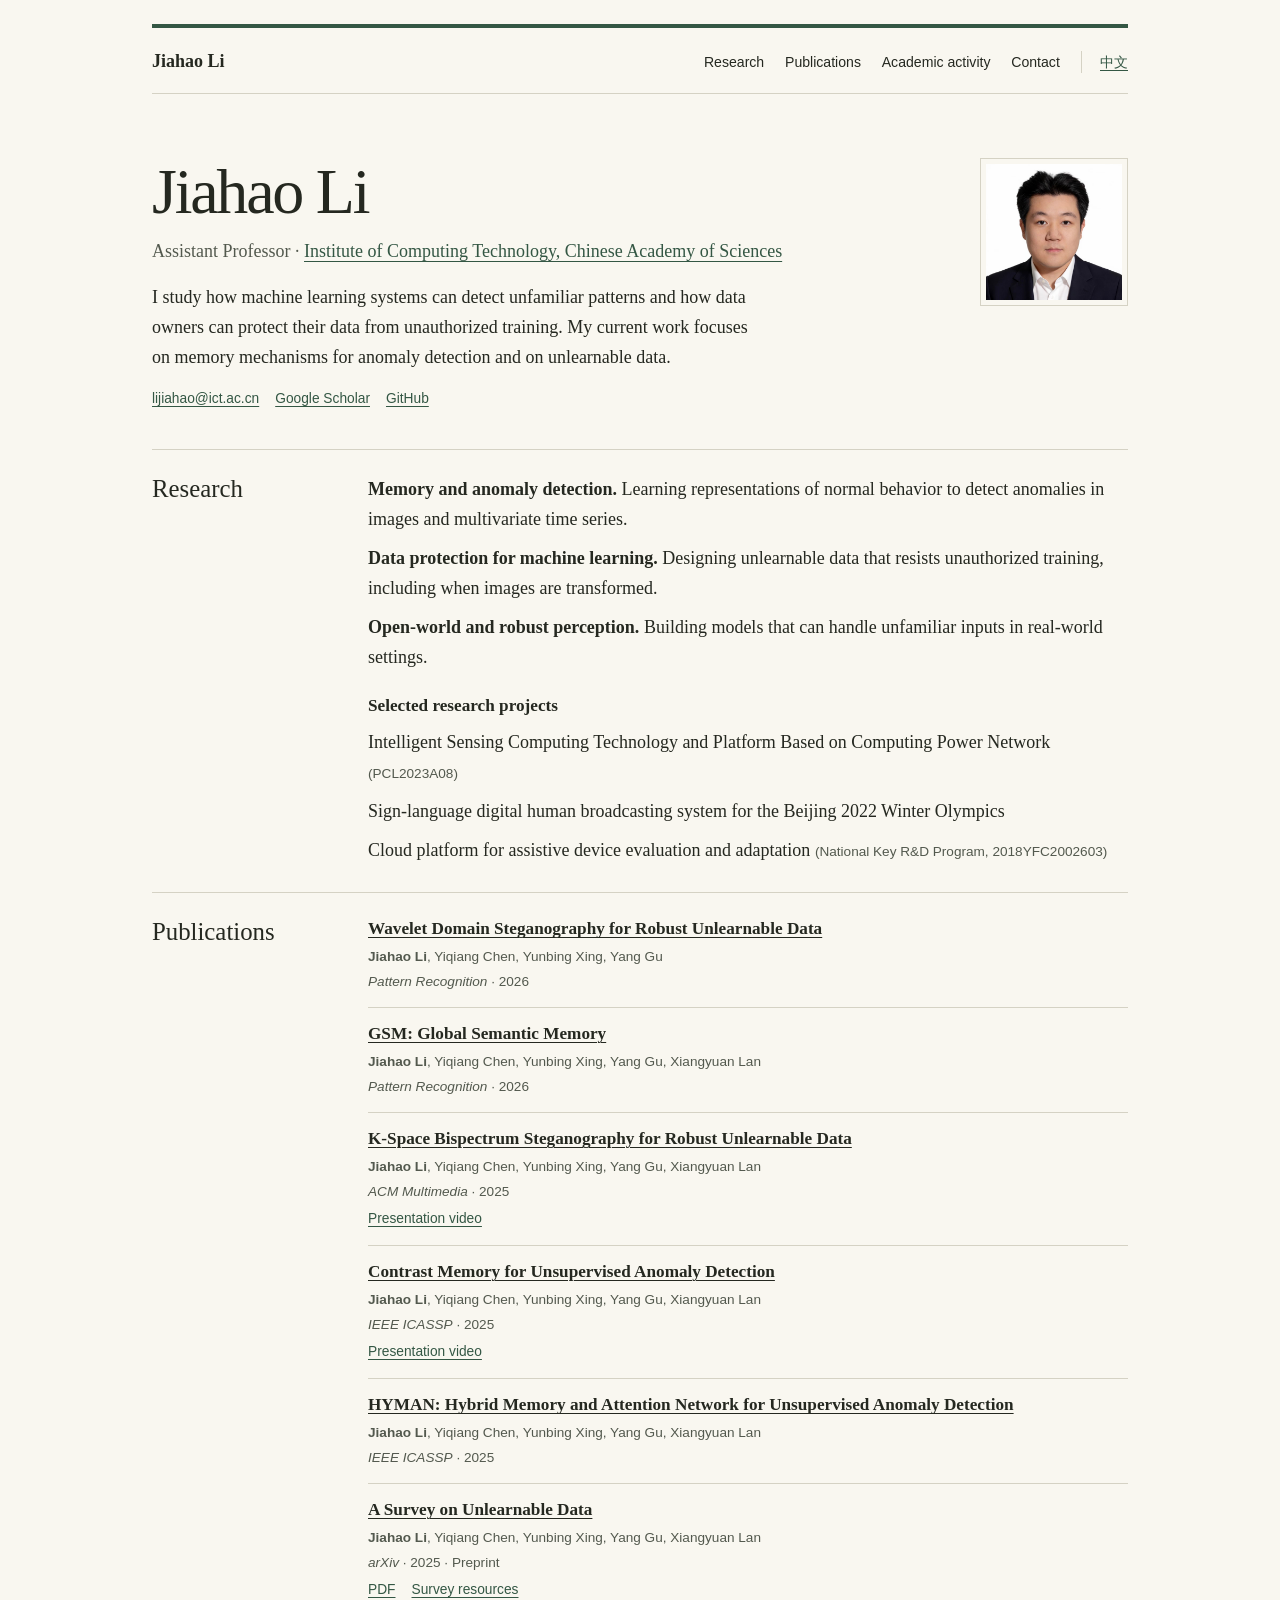
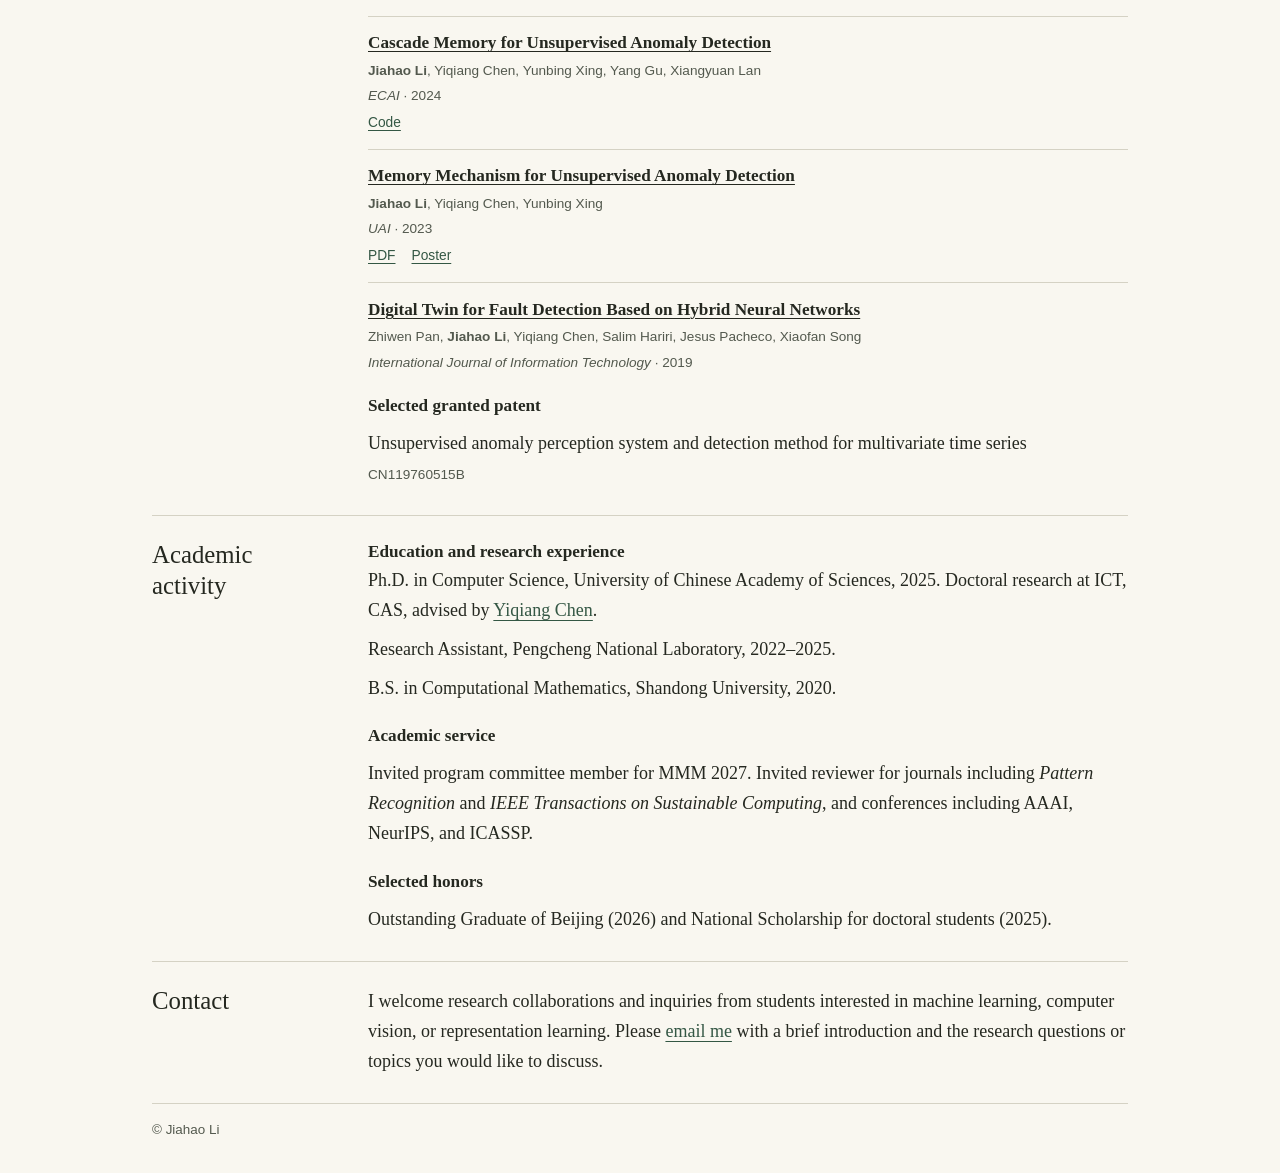
==== index.html @ e393d496 "Build bilingual academic homepage" ====
<!doctype html>
<html lang="en">
<head>
  <meta charset="utf-8">
  <meta name="viewport" content="width=device-width, initial-scale=1">
  <meta name="description" content="Jiahao Li, Assistant Professor at ICT, Chinese Academy of Sciences. Research in trustworthy AI, anomaly detection, and unlearnable data.">
  <title>Jiahao Li | Academic Homepage</title>
  <link rel="canonical" href="https://lijiahao-alex.github.io/academic-homepage/">
  <link rel="alternate" hreflang="zh-CN" href="https://lijiahao-alex.github.io/academic-homepage/zh.html">
  <link rel="alternate" hreflang="en" href="https://lijiahao-alex.github.io/academic-homepage/">
  <link rel="stylesheet" href="style.css">
</head>
<body>
  <a class="skip" href="#main">Skip to content</a>
  <header class="frame masthead">
    <a class="brand" href="#main">Jiahao Li</a>
    <nav aria-label="Main navigation">
      <a href="#research">Research</a>
      <a href="#publications">Publications</a>
      <a href="#academic">Academic activity</a>
      <a href="#contact">Contact</a>
      <a class="language" href="zh.html" lang="zh-CN" hreflang="zh-CN">中文</a>
    </nav>
  </header>
  <main class="frame" id="main" tabindex="-1">
    <section class="hero" aria-labelledby="name">
      <div>
        <h1 id="name">Jiahao Li</h1>
        <p class="appointment">Assistant Professor · <a href="https://english.ict.cas.cn/">Institute of Computing Technology, Chinese Academy of Sciences</a></p>
        <p class="intro">I study how machine learning systems can detect unfamiliar patterns and how data owners can protect their data from unauthorized training. My current work focuses on memory mechanisms for anomaly detection and on unlearnable data.</p>
        <p class="profile-links">
          <a href="mailto:lijiahao@ict.ac.cn">lijiahao@ict.ac.cn</a>
          <a href="https://scholar.google.com/citations?hl=en&amp;user=aNFn6jkAAAAJ" lang="en">Google Scholar</a>
          <a href="https://github.com/LiJiahao-Alex" lang="en">GitHub</a>
        </p>
      </div>
      <img src="portrait.jpg" alt="Portrait of Jiahao Li" width="1024" height="1024">
    </section>
    <section class="block" id="research" aria-labelledby="research-title">
      <h2 id="research-title">Research</h2>
      <div>
        <ul class="clean-list topics" role="list">
          <li><strong>Memory and anomaly detection.</strong> Learning representations of normal behavior to detect anomalies in images and multivariate time series.</li>
          <li><strong>Data protection for machine learning.</strong> Designing unlearnable data that resists unauthorized training, including when images are transformed.</li>
          <li><strong>Open-world and robust perception.</strong> Building models that can handle unfamiliar inputs in real-world settings.</li>
        </ul>
        <div class="subsection">
          <h3>Selected research projects</h3>
          <ul class="clean-list short-list" role="list">
          <li>Intelligent Sensing Computing Technology and Platform Based on Computing Power Network <span class="meta">(PCL2023A08)</span></li>
          <li>Sign-language digital human broadcasting system for the Beijing 2022 Winter Olympics</li>
          <li>Cloud platform for assistive device evaluation and adaptation <span class="meta">(National Key R&amp;D Program, 2018YFC2002603)</span></li>
        </ul>
        </div>
      </div>
    </section>
    <section class="block" id="publications" aria-labelledby="publications-title">
      <h2 id="publications-title">Publications</h2>
      <div>
        <ol class="clean-list paper-list" role="list">
          <li><article class="paper" id="wavelet-domain-steganography">
            <h3><a class="paper-title" href="https://doi.org/10.1016/j.patcog.2026.114422">Wavelet Domain Steganography for Robust Unlearnable Data</a></h3>
            <p class="meta"><strong>Jiahao Li</strong>, Yiqiang Chen, Yunbing Xing, Yang Gu</p>
            <p class="meta"><i lang="en">Pattern Recognition</i> · 2026</p>
          </article></li>
          <li><article class="paper" id="global-semantic-memory">
            <h3><a class="paper-title" href="https://doi.org/10.1016/j.patcog.2025.111950">GSM: Global Semantic Memory</a></h3>
            <p class="meta"><strong>Jiahao Li</strong>, Yiqiang Chen, Yunbing Xing, Yang Gu, Xiangyuan Lan</p>
            <p class="meta"><i lang="en">Pattern Recognition</i> · 2026</p>
          </article></li>
          <li><article class="paper" id="k-space-bispectrum-steganography">
            <h3><a class="paper-title" href="https://doi.org/10.1145/3746027.3755349">K-Space Bispectrum Steganography for Robust Unlearnable Data</a></h3>
            <p class="meta"><strong>Jiahao Li</strong>, Yiqiang Chen, Yunbing Xing, Yang Gu, Xiangyuan Lan</p>
            <p class="meta"><i lang="en">ACM Multimedia</i> · 2025</p>
            <p class="paper-links"><a href="https://www.bilibili.com/video/BV1HANgzfEhb/">Presentation video</a></p>
          </article></li>
          <li><article class="paper" id="contrast-memory">
            <h3><a class="paper-title" href="https://doi.org/10.1109/ICASSP49660.2025.10888471">Contrast Memory for Unsupervised Anomaly Detection</a></h3>
            <p class="meta"><strong>Jiahao Li</strong>, Yiqiang Chen, Yunbing Xing, Yang Gu, Xiangyuan Lan</p>
            <p class="meta"><i lang="en">IEEE ICASSP</i> · 2025</p>
            <p class="paper-links"><a href="https://www.bilibili.com/video/BV1VnNgz7Egf/">Presentation video</a></p>
          </article></li>
          <li><article class="paper" id="hyman">
            <h3><a class="paper-title" href="https://doi.org/10.1109/ICASSP49660.2025.10890028">HYMAN: Hybrid Memory and Attention Network for Unsupervised Anomaly Detection</a></h3>
            <p class="meta"><strong>Jiahao Li</strong>, Yiqiang Chen, Yunbing Xing, Yang Gu, Xiangyuan Lan</p>
            <p class="meta"><i lang="en">IEEE ICASSP</i> · 2025</p>
          </article></li>
          <li><article class="paper" id="survey-unlearnable-data">
            <h3><a class="paper-title" href="https://arxiv.org/abs/2503.23536">A Survey on Unlearnable Data</a></h3>
            <p class="meta"><strong>Jiahao Li</strong>, Yiqiang Chen, Yunbing Xing, Yang Gu, Xiangyuan Lan</p>
            <p class="meta"><i lang="en">arXiv</i> · 2025 · Preprint</p>
            <p class="paper-links"><a href="https://arxiv.org/pdf/2503.23536">PDF</a> <a href="https://github.com/LiJiahao-Alex/Awesome-UnLearnable-Data">Survey resources</a></p>
          </article></li>
          <li><article class="paper" id="cascade-memory">
            <h3><a class="paper-title" href="https://doi.org/10.3233/FAIA240822">Cascade Memory for Unsupervised Anomaly Detection</a></h3>
            <p class="meta"><strong>Jiahao Li</strong>, Yiqiang Chen, Yunbing Xing, Yang Gu, Xiangyuan Lan</p>
            <p class="meta"><i lang="en">ECAI</i> · 2024</p>
            <p class="paper-links"><a href="https://github.com/LiJiahao-Alex/Cascade-Memory">Code</a></p>
          </article></li>
          <li><article class="paper" id="memory-mechanism">
            <h3><a class="paper-title" href="https://proceedings.mlr.press/v216/li23a.html">Memory Mechanism for Unsupervised Anomaly Detection</a></h3>
            <p class="meta"><strong>Jiahao Li</strong>, Yiqiang Chen, Yunbing Xing</p>
            <p class="meta"><i lang="en">UAI</i> · 2023</p>
            <p class="paper-links"><a href="https://proceedings.mlr.press/v216/li23a/li23a.pdf">PDF</a> <a href="https://www.auai.org/uai2023/posters/80.pdf">Poster</a></p>
          </article></li>
          <li><article class="paper" id="digital-twin-fault-detection">
            <h3><a class="paper-title" href="https://intjit.org/journal/download/down.php?file=%2F25%2F2%2F252_4.pdf">Digital Twin for Fault Detection Based on Hybrid Neural Networks</a></h3>
            <p class="meta">Zhiwen Pan, <strong>Jiahao Li</strong>, Yiqiang Chen, Salim Hariri, Jesus Pacheco, Xiaofan Song</p>
            <p class="meta"><i lang="en">International Journal of Information Technology</i> · 2019</p>
          </article></li>
        </ol>
        <div class="subsection">
          <h3>Selected granted patent</h3>
          <p>Unsupervised anomaly perception system and detection method for multivariate time series <span class="meta">CN119760515B</span></p>
        </div>
      </div>
    </section>
    <section class="block" id="academic" aria-labelledby="academic-title">
      <h2 id="academic-title">Academic activity</h2>
      <div>
        <h3>Education and research experience</h3>
        <ul class="clean-list short-list" role="list">
          <li>Ph.D. in Computer Science, University of Chinese Academy of Sciences, 2025. Doctoral research at ICT, CAS, advised by <a href="https://www.ict.cas.cn/sourcedb/cn/jssrck/200909/t20090917_2496596.html">Yiqiang Chen</a>.</li>
          <li>Research Assistant, Pengcheng National Laboratory, 2022–2025.</li>
          <li>B.S. in Computational Mathematics, Shandong University, 2020.</li>
        </ul>
        <div class="subsection">
          <h3>Academic service</h3>
          <p>Invited program committee member for MMM 2027. Invited reviewer for journals including <i>Pattern Recognition</i> and <i>IEEE Transactions on Sustainable Computing</i>, and conferences including AAAI, NeurIPS, and ICASSP.</p>
        </div>
        <div class="subsection">
          <h3>Selected honors</h3>
          <p>Outstanding Graduate of Beijing (2026) and National Scholarship for doctoral students (2025).</p>
        </div>
      </div>
    </section>
    <section class="block" id="contact" aria-labelledby="contact-title">
      <h2 id="contact-title">Contact</h2>
      <p>I welcome research collaborations and inquiries from students interested in machine learning, computer vision, or representation learning. Please <a href="mailto:lijiahao@ict.ac.cn">email me</a> with a brief introduction and the research questions or topics you would like to discuss.</p>
    </section>
  </main>
  <footer class="frame">© Jiahao Li</footer>
</body>
</html>
---- style.css ----
:root {
  color-scheme: light;
  --paper: #f9f7f0;
  --ink: #252820;
  --muted: #53594e;
  --line: #d5d2c4;
  --accent: #345744;
  --serif: Georgia, "Times New Roman", "Noto Serif CJK SC", "Songti SC", SimSun, serif;
  --sans: "Segoe UI", "PingFang SC", "Microsoft YaHei", sans-serif;
}

* { box-sizing: border-box; }
body {
  margin: 0;
  background: var(--paper);
  color: var(--ink);
  font: 1.125rem/1.67 var(--serif);
  overflow-wrap: anywhere;
}

:lang(zh-CN) {
  --serif: "Noto Serif CJK SC", "Songti SC", SimSun, Georgia, serif;
}

a {
  color: var(--accent);
  text-decoration-thickness: 1px;
  text-underline-offset: .2em;
}
:focus-visible { outline: 2px solid var(--accent); outline-offset: 4px; }
.skip {
  position: absolute;
  inset: .5rem auto auto .5rem;
  padding: .35rem .7rem;
  background: var(--paper);
}
.skip:not(:focus) { clip-path: inset(50%); }

.frame { width: min(100% - 3rem, 61rem); margin-inline: auto; }
.masthead {
  display: flex;
  align-items: baseline;
  justify-content: space-between;
  gap: 1rem 2rem;
  padding-block: 1.1rem;
  border-block-start: 4px solid var(--accent);
  border-block-end: 1px solid var(--line);
  margin-block-start: 1.5rem;
}
.brand { color: var(--ink); font-weight: 700; text-decoration: none; }
nav {
  display: flex;
  flex-wrap: wrap;
  column-gap: 1.3rem;
  row-gap: .4rem;
  font: .88rem/1.6 var(--sans);
}
nav a { color: var(--ink); text-decoration: none; }
nav .language {
  border-inline-start: 1px solid var(--line);
  padding-inline-start: 1.15rem;
  color: var(--accent);
  text-decoration: underline;
}
.hero {
  display: grid;
  grid-template-columns: minmax(0, 1fr) 9.25rem;
  align-items: start;
  gap: clamp(2rem, 6vw, 4.5rem);
  padding-block: clamp(2rem, 6vw, 4rem) 2.4rem;
}
.hero img {
  display: block;
  width: 100%;
  height: auto;
  border: 1px solid var(--line);
  padding: .3rem;
}
h1, h2, h3, p { margin: 0; }
h1 {
  font-size: clamp(2.45rem, 6vw, 4rem);
  letter-spacing: -.035em;
  line-height: 1.05;
  font-weight: 500;
}
:lang(zh-CN) h1 { letter-spacing: .03em; }
.appointment { margin-block-start: .65rem; color: var(--muted); }
.intro { margin-block-start: 1rem; max-width: 38rem; }
.profile-links, .paper-links {
  display: flex;
  flex-wrap: wrap;
  gap: .15rem 1rem;
  font: .86rem/1.65 var(--sans);
}
.profile-links { margin-block-start: 1rem; }
.block {
  display: grid;
  grid-template-columns: 11rem minmax(0, 1fr);
  gap: .9rem 2.5rem;
  padding-block: 1.5rem 1.7rem;
  border-block-start: 1px solid var(--line);
}
h2 { font-size: 1.55rem; font-weight: 500; line-height: 1.25; }
h3 { font-size: 1.075rem; line-height: 1.45; }
.clean-list { list-style: none; padding: 0; margin: 0; }
.topics li + li, .short-list li + li { margin-block-start: .55rem; }
.paper-list li + li { border-block-start: 1px solid var(--line); }
.paper { padding-block: .9rem; }
.paper-list li:first-child .paper { padding-block-start: 0; }
.paper-list li:last-child .paper { padding-block-end: 0; }
.paper-title { color: var(--ink); }
.meta { color: var(--muted); font: .85rem/1.55 var(--sans); }
.paper .meta { margin-block-start: .25rem; }
.paper-links { margin-block-start: .35rem; }
.subsection { margin-block-start: 1.35rem; }
.subsection h3 { margin-block-end: .55rem; }
footer {
  padding-block: 1rem 2rem;
  border-block-start: 1px solid var(--line);
  color: var(--muted);
  font: .84rem/1.55 var(--sans);
}

@media (max-width: 48rem) {
  .masthead { flex-wrap: wrap; }
  .block { grid-template-columns: 1fr; }
}
@media (max-width: 32rem) {
  .frame { width: calc(100% - 2rem); }
  .masthead { margin-block-start: .75rem; }
  .hero { grid-template-columns: 1fr; gap: 1.3rem; }
  .hero img { width: 7rem; }
  nav { column-gap: .8rem; }
  nav .language { padding-inline-start: .75rem; }
}
@media print {
  .masthead, .skip, footer { display: none; }
  body { background: white; }
  .frame { width: 100%; }
  .hero { padding-block-start: 0; }
  .paper, .topics li, .short-list li { break-inside: avoid; }
}
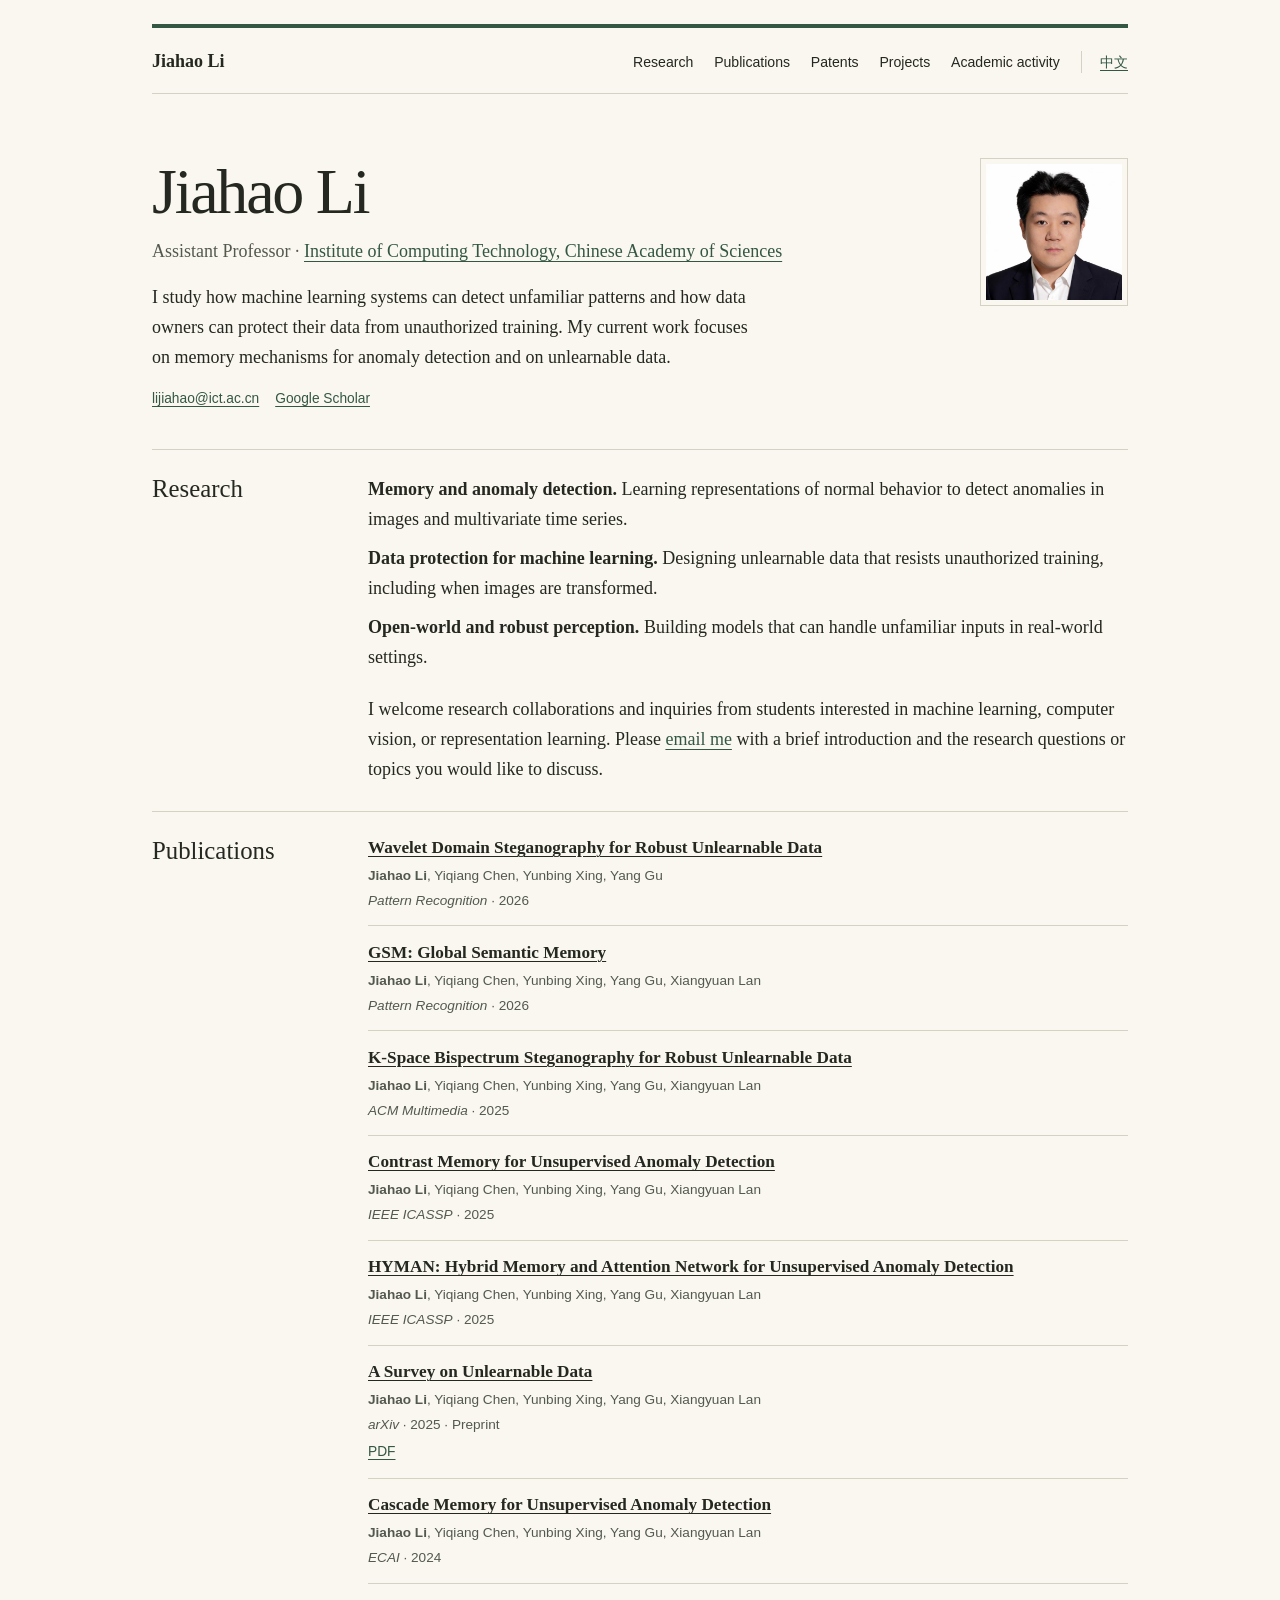
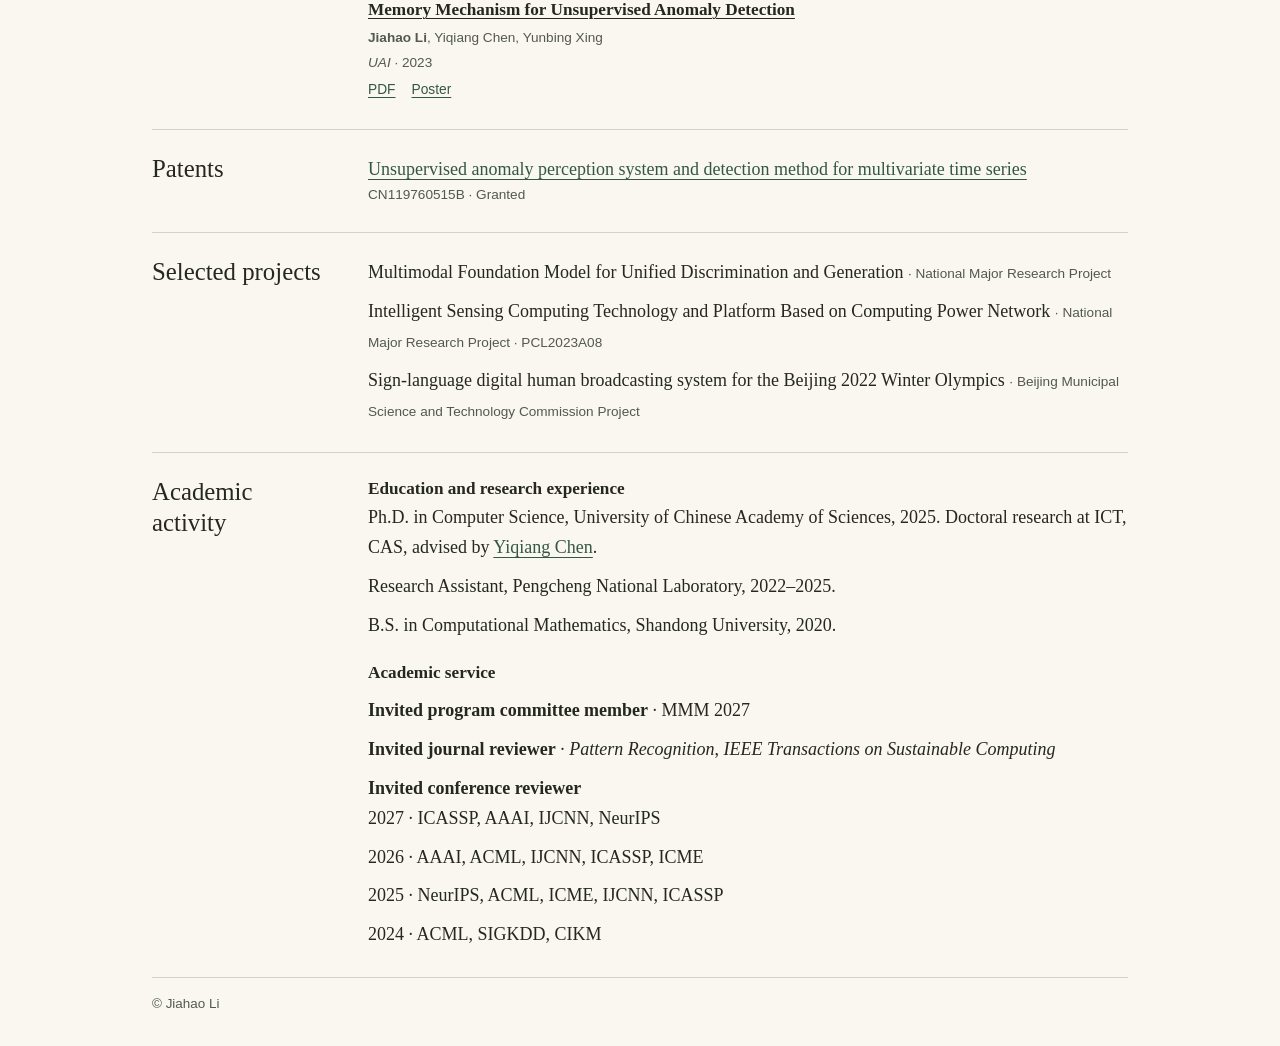
==== commit 1606de1f: "Refine academic homepage sections and service records" ====
--- a/index.html
+++ b/index.html
@@ -17,8 +17,9 @@
     <nav aria-label="Main navigation">
       <a href="#research">Research</a>
       <a href="#publications">Publications</a>
+      <a href="#patents">Patents</a>
+      <a href="#projects">Projects</a>
       <a href="#academic">Academic activity</a>
-      <a href="#contact">Contact</a>
       <a class="language" href="zh.html" lang="zh-CN" hreflang="zh-CN">中文</a>
     </nav>
   </header>
@@ -31,7 +32,6 @@
         <p class="profile-links">
           <a href="mailto:lijiahao@ict.ac.cn">lijiahao@ict.ac.cn</a>
           <a href="https://scholar.google.com/citations?hl=en&amp;user=aNFn6jkAAAAJ" lang="en">Google Scholar</a>
-          <a href="https://github.com/LiJiahao-Alex" lang="en">GitHub</a>
         </p>
       </div>
       <img src="portrait.jpg" alt="Portrait of Jiahao Li" width="1024" height="1024">
@@ -44,14 +44,7 @@
           <li><strong>Data protection for machine learning.</strong> Designing unlearnable data that resists unauthorized training, including when images are transformed.</li>
           <li><strong>Open-world and robust perception.</strong> Building models that can handle unfamiliar inputs in real-world settings.</li>
         </ul>
-        <div class="subsection">
-          <h3>Selected research projects</h3>
-          <ul class="clean-list short-list" role="list">
-          <li>Intelligent Sensing Computing Technology and Platform Based on Computing Power Network <span class="meta">(PCL2023A08)</span></li>
-          <li>Sign-language digital human broadcasting system for the Beijing 2022 Winter Olympics</li>
-          <li>Cloud platform for assistive device evaluation and adaptation <span class="meta">(National Key R&amp;D Program, 2018YFC2002603)</span></li>
-        </ul>
-        </div>
+        <p class="subsection" id="contact">I welcome research collaborations and inquiries from students interested in machine learning, computer vision, or representation learning. Please <a href="mailto:lijiahao@ict.ac.cn">email me</a> with a brief introduction and the research questions or topics you would like to discuss.</p>
       </div>
     </section>
     <section class="block" id="publications" aria-labelledby="publications-title">
@@ -72,13 +65,11 @@
             <h3><a class="paper-title" href="https://doi.org/10.1145/3746027.3755349">K-Space Bispectrum Steganography for Robust Unlearnable Data</a></h3>
             <p class="meta"><strong>Jiahao Li</strong>, Yiqiang Chen, Yunbing Xing, Yang Gu, Xiangyuan Lan</p>
             <p class="meta"><i lang="en">ACM Multimedia</i> · 2025</p>
-            <p class="paper-links"><a href="https://www.bilibili.com/video/BV1HANgzfEhb/">Presentation video</a></p>
           </article></li>
           <li><article class="paper" id="contrast-memory">
             <h3><a class="paper-title" href="https://doi.org/10.1109/ICASSP49660.2025.10888471">Contrast Memory for Unsupervised Anomaly Detection</a></h3>
             <p class="meta"><strong>Jiahao Li</strong>, Yiqiang Chen, Yunbing Xing, Yang Gu, Xiangyuan Lan</p>
             <p class="meta"><i lang="en">IEEE ICASSP</i> · 2025</p>
-            <p class="paper-links"><a href="https://www.bilibili.com/video/BV1VnNgz7Egf/">Presentation video</a></p>
           </article></li>
           <li><article class="paper" id="hyman">
             <h3><a class="paper-title" href="https://doi.org/10.1109/ICASSP49660.2025.10890028">HYMAN: Hybrid Memory and Attention Network for Unsupervised Anomaly Detection</a></h3>
@@ -89,13 +80,12 @@
             <h3><a class="paper-title" href="https://arxiv.org/abs/2503.23536">A Survey on Unlearnable Data</a></h3>
             <p class="meta"><strong>Jiahao Li</strong>, Yiqiang Chen, Yunbing Xing, Yang Gu, Xiangyuan Lan</p>
             <p class="meta"><i lang="en">arXiv</i> · 2025 · Preprint</p>
-            <p class="paper-links"><a href="https://arxiv.org/pdf/2503.23536">PDF</a> <a href="https://github.com/LiJiahao-Alex/Awesome-UnLearnable-Data">Survey resources</a></p>
+            <p class="paper-links"><a href="https://arxiv.org/pdf/2503.23536">PDF</a></p>
           </article></li>
           <li><article class="paper" id="cascade-memory">
             <h3><a class="paper-title" href="https://doi.org/10.3233/FAIA240822">Cascade Memory for Unsupervised Anomaly Detection</a></h3>
             <p class="meta"><strong>Jiahao Li</strong>, Yiqiang Chen, Yunbing Xing, Yang Gu, Xiangyuan Lan</p>
             <p class="meta"><i lang="en">ECAI</i> · 2024</p>
-            <p class="paper-links"><a href="https://github.com/LiJiahao-Alex/Cascade-Memory">Code</a></p>
           </article></li>
           <li><article class="paper" id="memory-mechanism">
             <h3><a class="paper-title" href="https://proceedings.mlr.press/v216/li23a.html">Memory Mechanism for Unsupervised Anomaly Detection</a></h3>
@@ -103,17 +93,23 @@
             <p class="meta"><i lang="en">UAI</i> · 2023</p>
             <p class="paper-links"><a href="https://proceedings.mlr.press/v216/li23a/li23a.pdf">PDF</a> <a href="https://www.auai.org/uai2023/posters/80.pdf">Poster</a></p>
           </article></li>
-          <li><article class="paper" id="digital-twin-fault-detection">
-            <h3><a class="paper-title" href="https://intjit.org/journal/download/down.php?file=%2F25%2F2%2F252_4.pdf">Digital Twin for Fault Detection Based on Hybrid Neural Networks</a></h3>
-            <p class="meta">Zhiwen Pan, <strong>Jiahao Li</strong>, Yiqiang Chen, Salim Hariri, Jesus Pacheco, Xiaofan Song</p>
-            <p class="meta"><i lang="en">International Journal of Information Technology</i> · 2019</p>
-          </article></li>
         </ol>
-        <div class="subsection">
-          <h3>Selected granted patent</h3>
-          <p>Unsupervised anomaly perception system and detection method for multivariate time series <span class="meta">CN119760515B</span></p>
-        </div>
       </div>
+    </section>
+    <section class="block" id="patents" aria-labelledby="patents-title">
+      <h2 id="patents-title">Patents</h2>
+      <div>
+        <p><a href="https://patents.google.com/patent/CN119760515B/en">Unsupervised anomaly perception system and detection method for multivariate time series</a></p>
+        <p class="meta">CN119760515B · Granted</p>
+      </div>
+    </section>
+    <section class="block" id="projects" aria-labelledby="projects-title">
+      <h2 id="projects-title">Selected projects</h2>
+      <ul class="clean-list short-list" role="list">
+        <li>Multimodal Foundation Model for Unified Discrimination and Generation <span class="meta">· National Major Research Project</span></li>
+        <li>Intelligent Sensing Computing Technology and Platform Based on Computing Power Network <span class="meta">· National Major Research Project · PCL2023A08</span></li>
+        <li>Sign-language digital human broadcasting system for the Beijing 2022 Winter Olympics <span class="meta">· Beijing Municipal Science and Technology Commission Project</span></li>
+      </ul>
     </section>
     <section class="block" id="academic" aria-labelledby="academic-title">
       <h2 id="academic-title">Academic activity</h2>
@@ -126,17 +122,20 @@
         </ul>
         <div class="subsection">
           <h3>Academic service</h3>
-          <p>Invited program committee member for MMM 2027. Invited reviewer for journals including <i>Pattern Recognition</i> and <i>IEEE Transactions on Sustainable Computing</i>, and conferences including AAAI, NeurIPS, and ICASSP.</p>
-        </div>
-        <div class="subsection">
-          <h3>Selected honors</h3>
-          <p>Outstanding Graduate of Beijing (2026) and National Scholarship for doctoral students (2025).</p>
+          <ul class="clean-list short-list" role="list">
+            <li><strong>Invited program committee member</strong> · MMM 2027</li>
+            <li><strong>Invited journal reviewer</strong> · <i lang="en">Pattern Recognition</i>, <i lang="en">IEEE Transactions on Sustainable Computing</i></li>
+            <li><strong>Invited conference reviewer</strong>
+              <ul class="clean-list" role="list">
+                <li><time datetime="2027">2027</time> · ICASSP, AAAI, IJCNN, NeurIPS</li>
+                <li><time datetime="2026">2026</time> · AAAI, ACML, IJCNN, ICASSP, ICME</li>
+                <li><time datetime="2025">2025</time> · NeurIPS, ACML, ICME, IJCNN, ICASSP</li>
+                <li><time datetime="2024">2024</time> · ACML, SIGKDD, CIKM</li>
+              </ul>
+            </li>
+          </ul>
         </div>
       </div>
-    </section>
-    <section class="block" id="contact" aria-labelledby="contact-title">
-      <h2 id="contact-title">Contact</h2>
-      <p>I welcome research collaborations and inquiries from students interested in machine learning, computer vision, or representation learning. Please <a href="mailto:lijiahao@ict.ac.cn">email me</a> with a brief introduction and the research questions or topics you would like to discuss.</p>
     </section>
   </main>
   <footer class="frame">© Jiahao Li</footer>
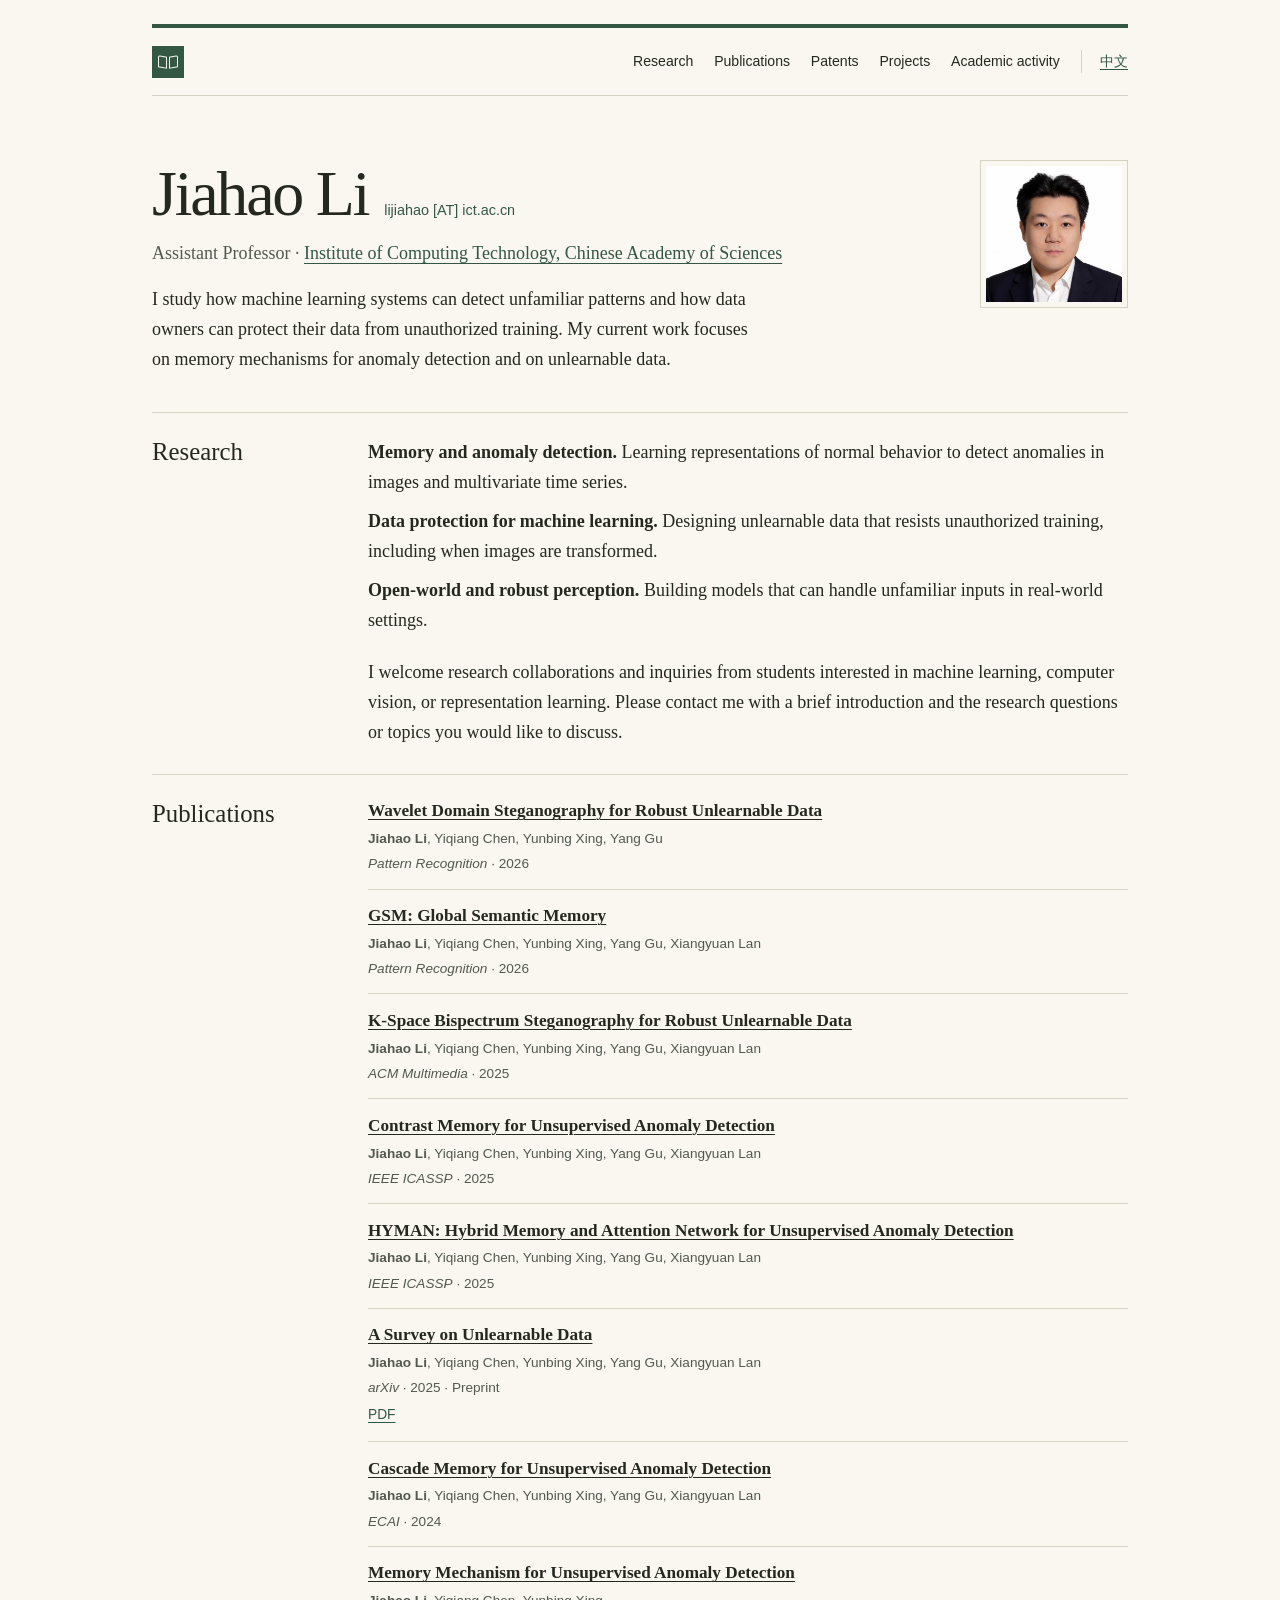
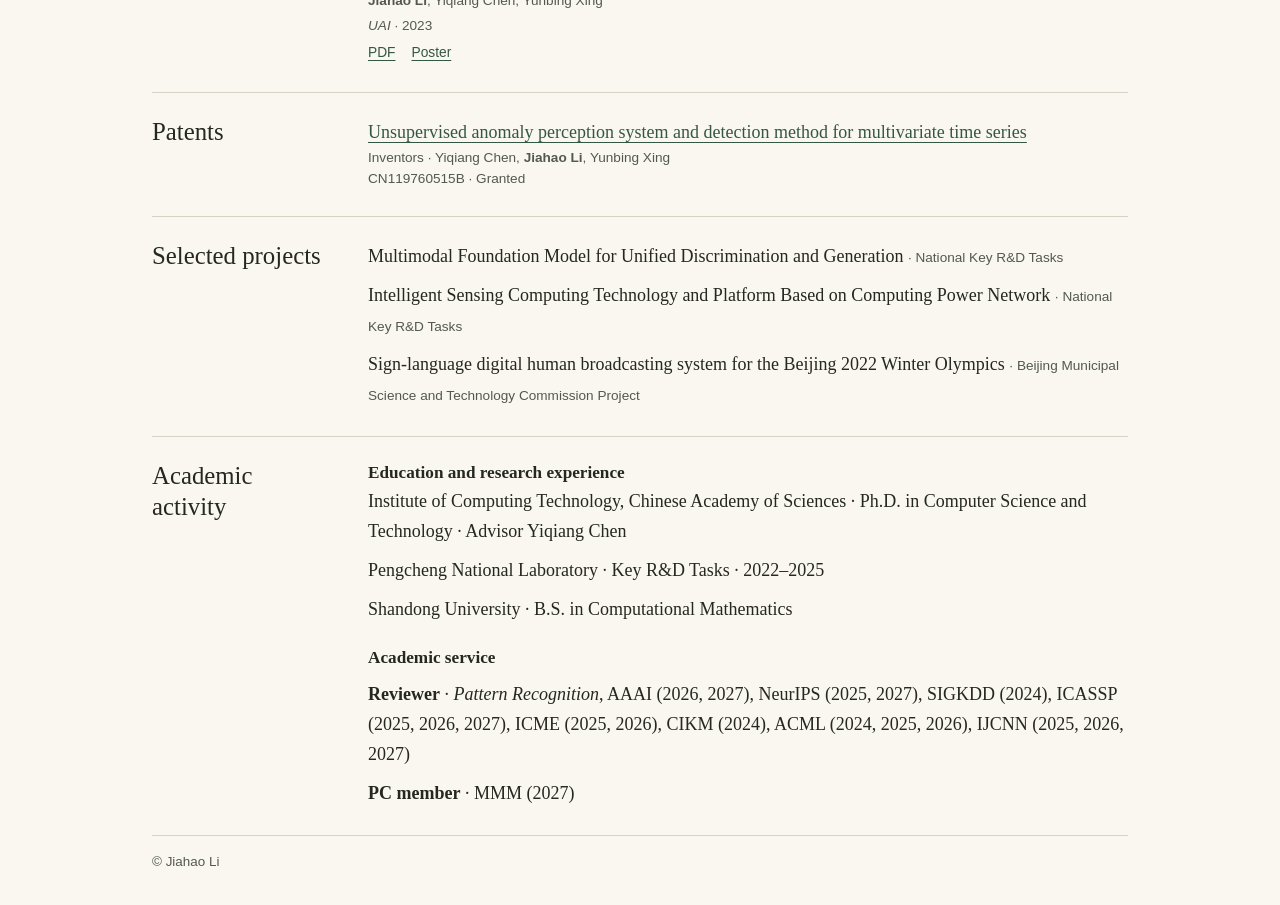
==== commit 8f136fc1: "Update homepage contact, biography, and academic service" ====
--- a/index.html
+++ b/index.html
@@ -13,7 +13,7 @@
 <body>
   <a class="skip" href="#main">Skip to content</a>
   <header class="frame masthead">
-    <a class="brand" href="#main">Jiahao Li</a>
+    <a class="brand" href="#main" aria-label="Academic homepage"><span class="brand-mark" aria-hidden="true"></span></a>
     <nav aria-label="Main navigation">
       <a href="#research">Research</a>
       <a href="#publications">Publications</a>
@@ -26,13 +26,12 @@
   <main class="frame" id="main" tabindex="-1">
     <section class="hero" aria-labelledby="name">
       <div>
-        <h1 id="name">Jiahao Li</h1>
+        <div class="name-line">
+          <h1 id="name">Jiahao Li</h1>
+          <p class="email" lang="en">lijiahao [AT] ict.ac.cn</p>
+        </div>
         <p class="appointment">Assistant Professor · <a href="https://english.ict.cas.cn/">Institute of Computing Technology, Chinese Academy of Sciences</a></p>
         <p class="intro">I study how machine learning systems can detect unfamiliar patterns and how data owners can protect their data from unauthorized training. My current work focuses on memory mechanisms for anomaly detection and on unlearnable data.</p>
-        <p class="profile-links">
-          <a href="mailto:lijiahao@ict.ac.cn">lijiahao@ict.ac.cn</a>
-          <a href="https://scholar.google.com/citations?hl=en&amp;user=aNFn6jkAAAAJ" lang="en">Google Scholar</a>
-        </p>
       </div>
       <img src="portrait.jpg" alt="Portrait of Jiahao Li" width="1024" height="1024">
     </section>
@@ -44,7 +43,7 @@
           <li><strong>Data protection for machine learning.</strong> Designing unlearnable data that resists unauthorized training, including when images are transformed.</li>
           <li><strong>Open-world and robust perception.</strong> Building models that can handle unfamiliar inputs in real-world settings.</li>
         </ul>
-        <p class="subsection" id="contact">I welcome research collaborations and inquiries from students interested in machine learning, computer vision, or representation learning. Please <a href="mailto:lijiahao@ict.ac.cn">email me</a> with a brief introduction and the research questions or topics you would like to discuss.</p>
+        <p class="subsection" id="contact">I welcome research collaborations and inquiries from students interested in machine learning, computer vision, or representation learning. Please contact me with a brief introduction and the research questions or topics you would like to discuss.</p>
       </div>
     </section>
     <section class="block" id="publications" aria-labelledby="publications-title">
@@ -100,14 +99,15 @@
       <h2 id="patents-title">Patents</h2>
       <div>
         <p><a href="https://patents.google.com/patent/CN119760515B/en">Unsupervised anomaly perception system and detection method for multivariate time series</a></p>
+        <p class="meta">Inventors · Yiqiang Chen, <strong>Jiahao Li</strong>, Yunbing Xing</p>
         <p class="meta">CN119760515B · Granted</p>
       </div>
     </section>
     <section class="block" id="projects" aria-labelledby="projects-title">
       <h2 id="projects-title">Selected projects</h2>
       <ul class="clean-list short-list" role="list">
-        <li>Multimodal Foundation Model for Unified Discrimination and Generation <span class="meta">· National Major Research Project</span></li>
-        <li>Intelligent Sensing Computing Technology and Platform Based on Computing Power Network <span class="meta">· National Major Research Project · PCL2023A08</span></li>
+        <li>Multimodal Foundation Model for Unified Discrimination and Generation <span class="meta">· National Key R&amp;D Tasks</span></li>
+        <li>Intelligent Sensing Computing Technology and Platform Based on Computing Power Network <span class="meta">· National Key R&amp;D Tasks</span></li>
         <li>Sign-language digital human broadcasting system for the Beijing 2022 Winter Olympics <span class="meta">· Beijing Municipal Science and Technology Commission Project</span></li>
       </ul>
     </section>
@@ -116,23 +116,15 @@
       <div>
         <h3>Education and research experience</h3>
         <ul class="clean-list short-list" role="list">
-          <li>Ph.D. in Computer Science, University of Chinese Academy of Sciences, 2025. Doctoral research at ICT, CAS, advised by <a href="https://www.ict.cas.cn/sourcedb/cn/jssrck/200909/t20090917_2496596.html">Yiqiang Chen</a>.</li>
-          <li>Research Assistant, Pengcheng National Laboratory, 2022–2025.</li>
-          <li>B.S. in Computational Mathematics, Shandong University, 2020.</li>
+          <li>Institute of Computing Technology, Chinese Academy of Sciences · Ph.D. in Computer Science and Technology · Advisor Yiqiang Chen</li>
+          <li>Pengcheng National Laboratory · Key R&amp;D Tasks · 2022–2025</li>
+          <li>Shandong University · B.S. in Computational Mathematics</li>
         </ul>
         <div class="subsection">
           <h3>Academic service</h3>
           <ul class="clean-list short-list" role="list">
-            <li><strong>Invited program committee member</strong> · MMM 2027</li>
-            <li><strong>Invited journal reviewer</strong> · <i lang="en">Pattern Recognition</i>, <i lang="en">IEEE Transactions on Sustainable Computing</i></li>
-            <li><strong>Invited conference reviewer</strong>
-              <ul class="clean-list" role="list">
-                <li><time datetime="2027">2027</time> · ICASSP, AAAI, IJCNN, NeurIPS</li>
-                <li><time datetime="2026">2026</time> · AAAI, ACML, IJCNN, ICASSP, ICME</li>
-                <li><time datetime="2025">2025</time> · NeurIPS, ACML, ICME, IJCNN, ICASSP</li>
-                <li><time datetime="2024">2024</time> · ACML, SIGKDD, CIKM</li>
-              </ul>
-            </li>
+            <li><strong>Reviewer</strong> · <i lang="en">Pattern Recognition</i>, AAAI (2026, 2027), NeurIPS (2025, 2027), SIGKDD (2024), ICASSP (2025, 2026, 2027), ICME (2025, 2026), CIKM (2024), ACML (2024, 2025, 2026), IJCNN (2025, 2026, 2027)</li>
+            <li><strong>PC member</strong> · MMM (2027)</li>
           </ul>
         </div>
       </div>
--- a/style.css
+++ b/style.css
@@ -39,7 +39,7 @@
 .frame { width: min(100% - 3rem, 61rem); margin-inline: auto; }
 .masthead {
   display: flex;
-  align-items: baseline;
+  align-items: center;
   justify-content: space-between;
   gap: 1rem 2rem;
   padding-block: 1.1rem;
@@ -47,7 +47,25 @@
   border-block-end: 1px solid var(--line);
   margin-block-start: 1.5rem;
 }
-.brand { color: var(--ink); font-weight: 700; text-decoration: none; }
+.brand {
+  display: grid;
+  place-items: center;
+  flex: none;
+  width: 2rem;
+  height: 2rem;
+  background: var(--accent);
+  color: var(--paper);
+}
+.brand-mark { display: flex; gap: 2px; }
+.brand-mark::before,
+.brand-mark::after {
+  content: "";
+  width: .46rem;
+  height: .6rem;
+  border: 1px solid currentColor;
+}
+.brand-mark::before { border-radius: 2px 0 0 0; transform: skewY(10deg); }
+.brand-mark::after { border-radius: 0 2px 0 0; transform: skewY(-10deg); }
 nav {
   display: flex;
   flex-wrap: wrap;
@@ -86,13 +104,19 @@
 :lang(zh-CN) h1 { letter-spacing: .03em; }
 .appointment { margin-block-start: .65rem; color: var(--muted); }
 .intro { margin-block-start: 1rem; max-width: 38rem; }
-.profile-links, .paper-links {
+.name-line {
+  display: flex;
+  flex-wrap: wrap;
+  align-items: baseline;
+  gap: .4rem 1rem;
+}
+.email { color: var(--accent); font: .9rem/1.55 var(--sans); }
+.paper-links {
   display: flex;
   flex-wrap: wrap;
   gap: .15rem 1rem;
   font: .86rem/1.65 var(--sans);
 }
-.profile-links { margin-block-start: 1rem; }
 .block {
   display: grid;
   grid-template-columns: 11rem minmax(0, 1fr);
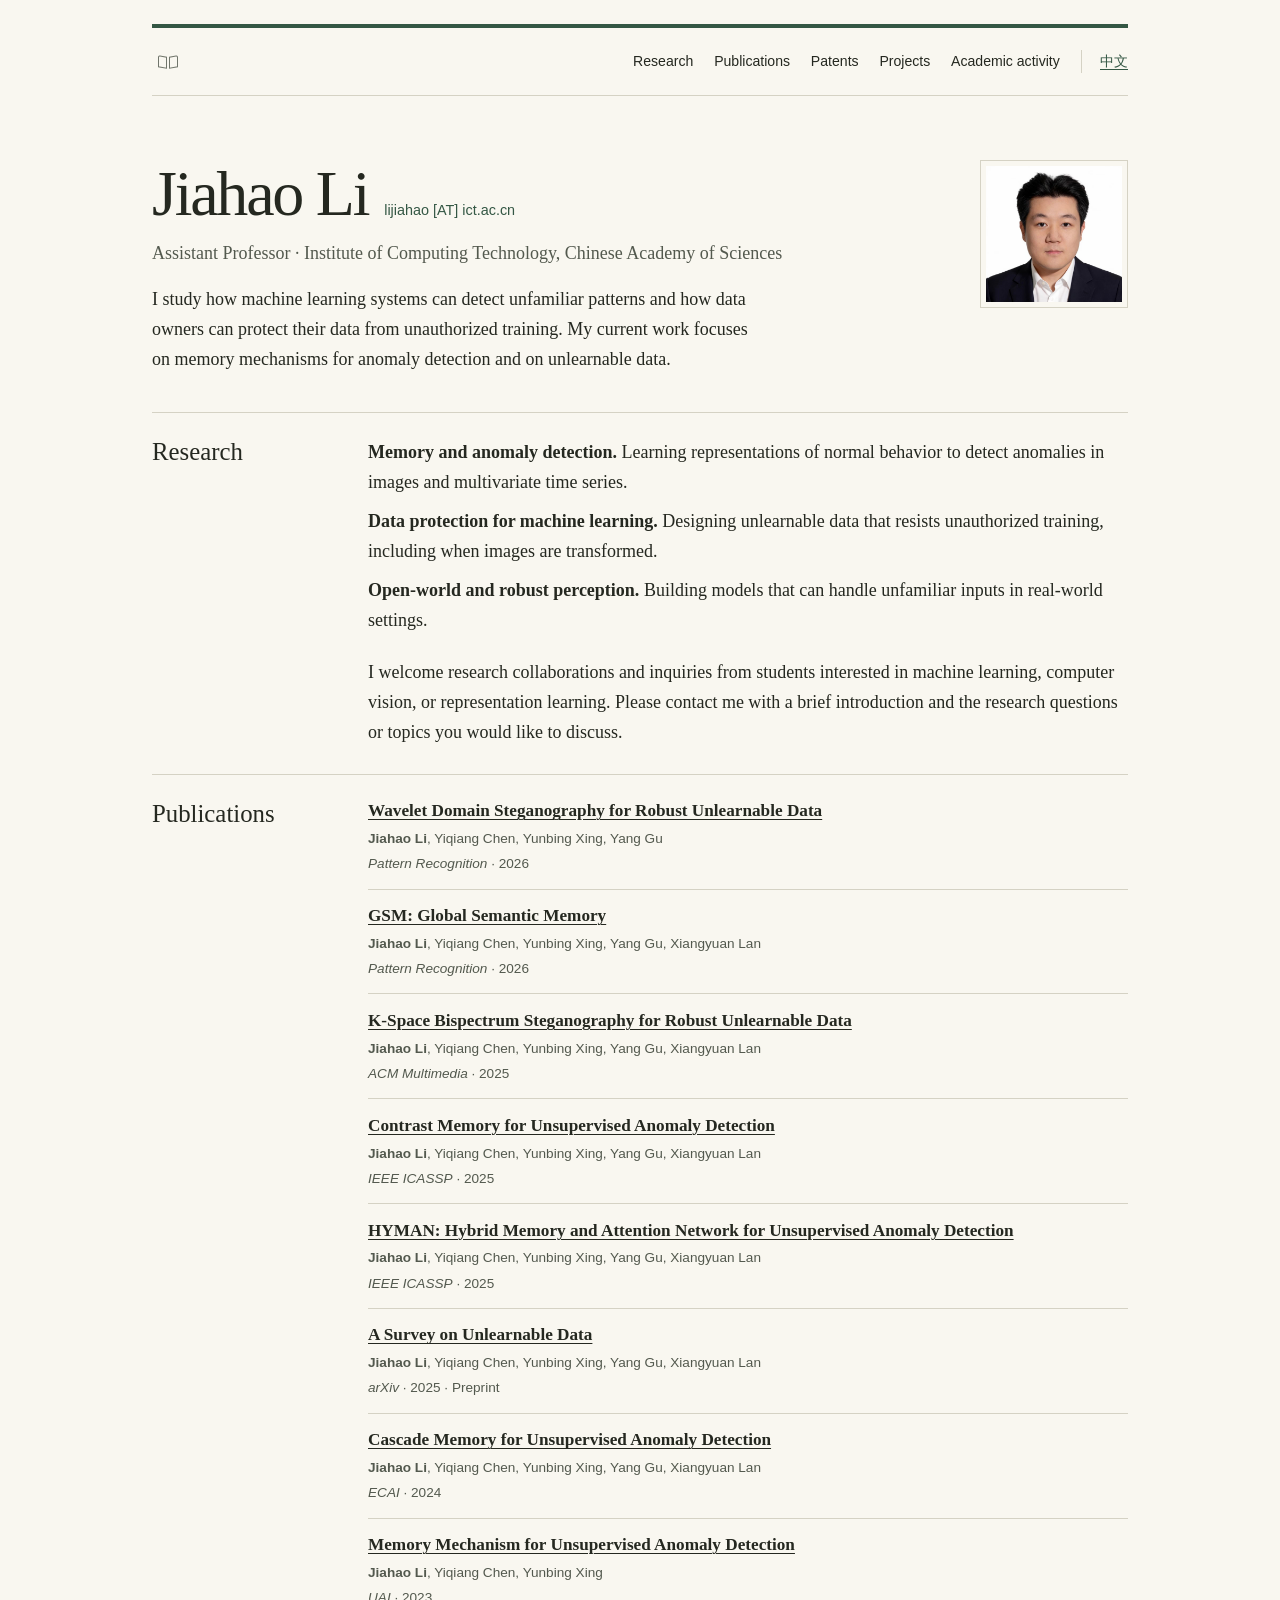
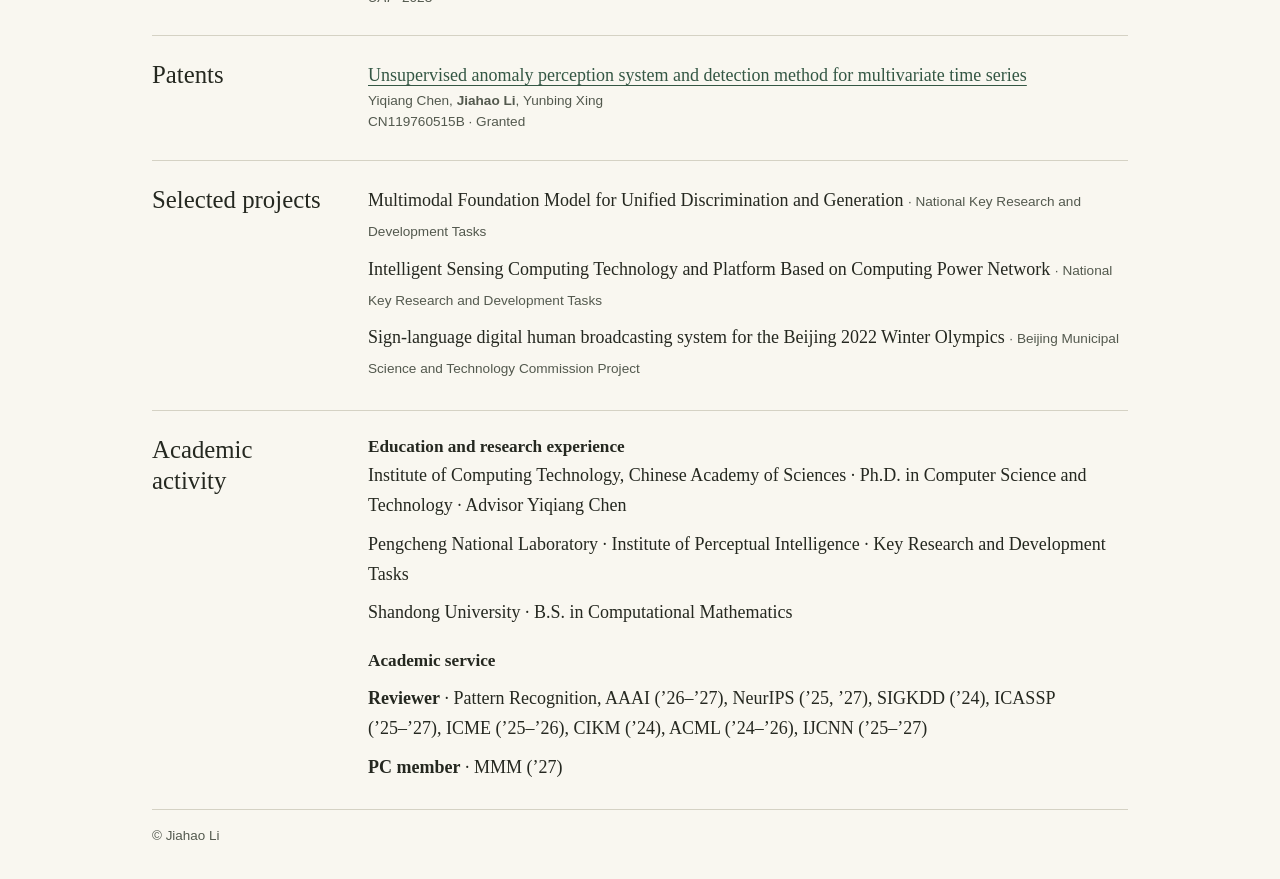
==== commit a0294ec3: "Simplify homepage details and soften navigation mark" ====
--- a/index.html
+++ b/index.html
@@ -8,7 +8,7 @@
   <link rel="canonical" href="https://lijiahao-alex.github.io/academic-homepage/">
   <link rel="alternate" hreflang="zh-CN" href="https://lijiahao-alex.github.io/academic-homepage/zh.html">
   <link rel="alternate" hreflang="en" href="https://lijiahao-alex.github.io/academic-homepage/">
-  <link rel="stylesheet" href="style.css">
+  <link rel="stylesheet" href="style.css?v=3">
 </head>
 <body>
   <a class="skip" href="#main">Skip to content</a>
@@ -30,7 +30,7 @@
           <h1 id="name">Jiahao Li</h1>
           <p class="email" lang="en">lijiahao [AT] ict.ac.cn</p>
         </div>
-        <p class="appointment">Assistant Professor · <a href="https://english.ict.cas.cn/">Institute of Computing Technology, Chinese Academy of Sciences</a></p>
+        <p class="appointment">Assistant Professor · Institute of Computing Technology, Chinese Academy of Sciences</p>
         <p class="intro">I study how machine learning systems can detect unfamiliar patterns and how data owners can protect their data from unauthorized training. My current work focuses on memory mechanisms for anomaly detection and on unlearnable data.</p>
       </div>
       <img src="portrait.jpg" alt="Portrait of Jiahao Li" width="1024" height="1024">
@@ -79,7 +79,6 @@
             <h3><a class="paper-title" href="https://arxiv.org/abs/2503.23536">A Survey on Unlearnable Data</a></h3>
             <p class="meta"><strong>Jiahao Li</strong>, Yiqiang Chen, Yunbing Xing, Yang Gu, Xiangyuan Lan</p>
             <p class="meta"><i lang="en">arXiv</i> · 2025 · Preprint</p>
-            <p class="paper-links"><a href="https://arxiv.org/pdf/2503.23536">PDF</a></p>
           </article></li>
           <li><article class="paper" id="cascade-memory">
             <h3><a class="paper-title" href="https://doi.org/10.3233/FAIA240822">Cascade Memory for Unsupervised Anomaly Detection</a></h3>
@@ -90,7 +89,6 @@
             <h3><a class="paper-title" href="https://proceedings.mlr.press/v216/li23a.html">Memory Mechanism for Unsupervised Anomaly Detection</a></h3>
             <p class="meta"><strong>Jiahao Li</strong>, Yiqiang Chen, Yunbing Xing</p>
             <p class="meta"><i lang="en">UAI</i> · 2023</p>
-            <p class="paper-links"><a href="https://proceedings.mlr.press/v216/li23a/li23a.pdf">PDF</a> <a href="https://www.auai.org/uai2023/posters/80.pdf">Poster</a></p>
           </article></li>
         </ol>
       </div>
@@ -99,15 +97,15 @@
       <h2 id="patents-title">Patents</h2>
       <div>
         <p><a href="https://patents.google.com/patent/CN119760515B/en">Unsupervised anomaly perception system and detection method for multivariate time series</a></p>
-        <p class="meta">Inventors · Yiqiang Chen, <strong>Jiahao Li</strong>, Yunbing Xing</p>
+        <p class="meta">Yiqiang Chen, <strong>Jiahao Li</strong>, Yunbing Xing</p>
         <p class="meta">CN119760515B · Granted</p>
       </div>
     </section>
     <section class="block" id="projects" aria-labelledby="projects-title">
       <h2 id="projects-title">Selected projects</h2>
       <ul class="clean-list short-list" role="list">
-        <li>Multimodal Foundation Model for Unified Discrimination and Generation <span class="meta">· National Key R&amp;D Tasks</span></li>
-        <li>Intelligent Sensing Computing Technology and Platform Based on Computing Power Network <span class="meta">· National Key R&amp;D Tasks</span></li>
+        <li>Multimodal Foundation Model for Unified Discrimination and Generation <span class="meta">· National Key Research and Development Tasks</span></li>
+        <li>Intelligent Sensing Computing Technology and Platform Based on Computing Power Network <span class="meta">· National Key Research and Development Tasks</span></li>
         <li>Sign-language digital human broadcasting system for the Beijing 2022 Winter Olympics <span class="meta">· Beijing Municipal Science and Technology Commission Project</span></li>
       </ul>
     </section>
@@ -117,14 +115,14 @@
         <h3>Education and research experience</h3>
         <ul class="clean-list short-list" role="list">
           <li>Institute of Computing Technology, Chinese Academy of Sciences · Ph.D. in Computer Science and Technology · Advisor Yiqiang Chen</li>
-          <li>Pengcheng National Laboratory · Key R&amp;D Tasks · 2022–2025</li>
+          <li>Pengcheng National Laboratory · Institute of Perceptual Intelligence · Key Research and Development Tasks</li>
           <li>Shandong University · B.S. in Computational Mathematics</li>
         </ul>
         <div class="subsection">
           <h3>Academic service</h3>
           <ul class="clean-list short-list" role="list">
-            <li><strong>Reviewer</strong> · <i lang="en">Pattern Recognition</i>, AAAI (2026, 2027), NeurIPS (2025, 2027), SIGKDD (2024), ICASSP (2025, 2026, 2027), ICME (2025, 2026), CIKM (2024), ACML (2024, 2025, 2026), IJCNN (2025, 2026, 2027)</li>
-            <li><strong>PC member</strong> · MMM (2027)</li>
+            <li><strong>Reviewer</strong> · Pattern Recognition, AAAI (’26–’27), NeurIPS (’25, ’27), SIGKDD (’24), ICASSP (’25–’27), ICME (’25–’26), CIKM (’24), ACML (’24–’26), IJCNN (’25–’27)</li>
+            <li><strong>PC member</strong> · MMM (’27)</li>
           </ul>
         </div>
       </div>
--- a/style.css
+++ b/style.css
@@ -53,8 +53,8 @@
   flex: none;
   width: 2rem;
   height: 2rem;
-  background: var(--accent);
-  color: var(--paper);
+  color: var(--muted);
+  opacity: .82;
 }
 .brand-mark { display: flex; gap: 2px; }
 .brand-mark::before,
@@ -111,12 +111,6 @@
   gap: .4rem 1rem;
 }
 .email { color: var(--accent); font: .9rem/1.55 var(--sans); }
-.paper-links {
-  display: flex;
-  flex-wrap: wrap;
-  gap: .15rem 1rem;
-  font: .86rem/1.65 var(--sans);
-}
 .block {
   display: grid;
   grid-template-columns: 11rem minmax(0, 1fr);
@@ -135,7 +129,6 @@
 .paper-title { color: var(--ink); }
 .meta { color: var(--muted); font: .85rem/1.55 var(--sans); }
 .paper .meta { margin-block-start: .25rem; }
-.paper-links { margin-block-start: .35rem; }
 .subsection { margin-block-start: 1.35rem; }
 .subsection h3 { margin-block-end: .55rem; }
 footer {
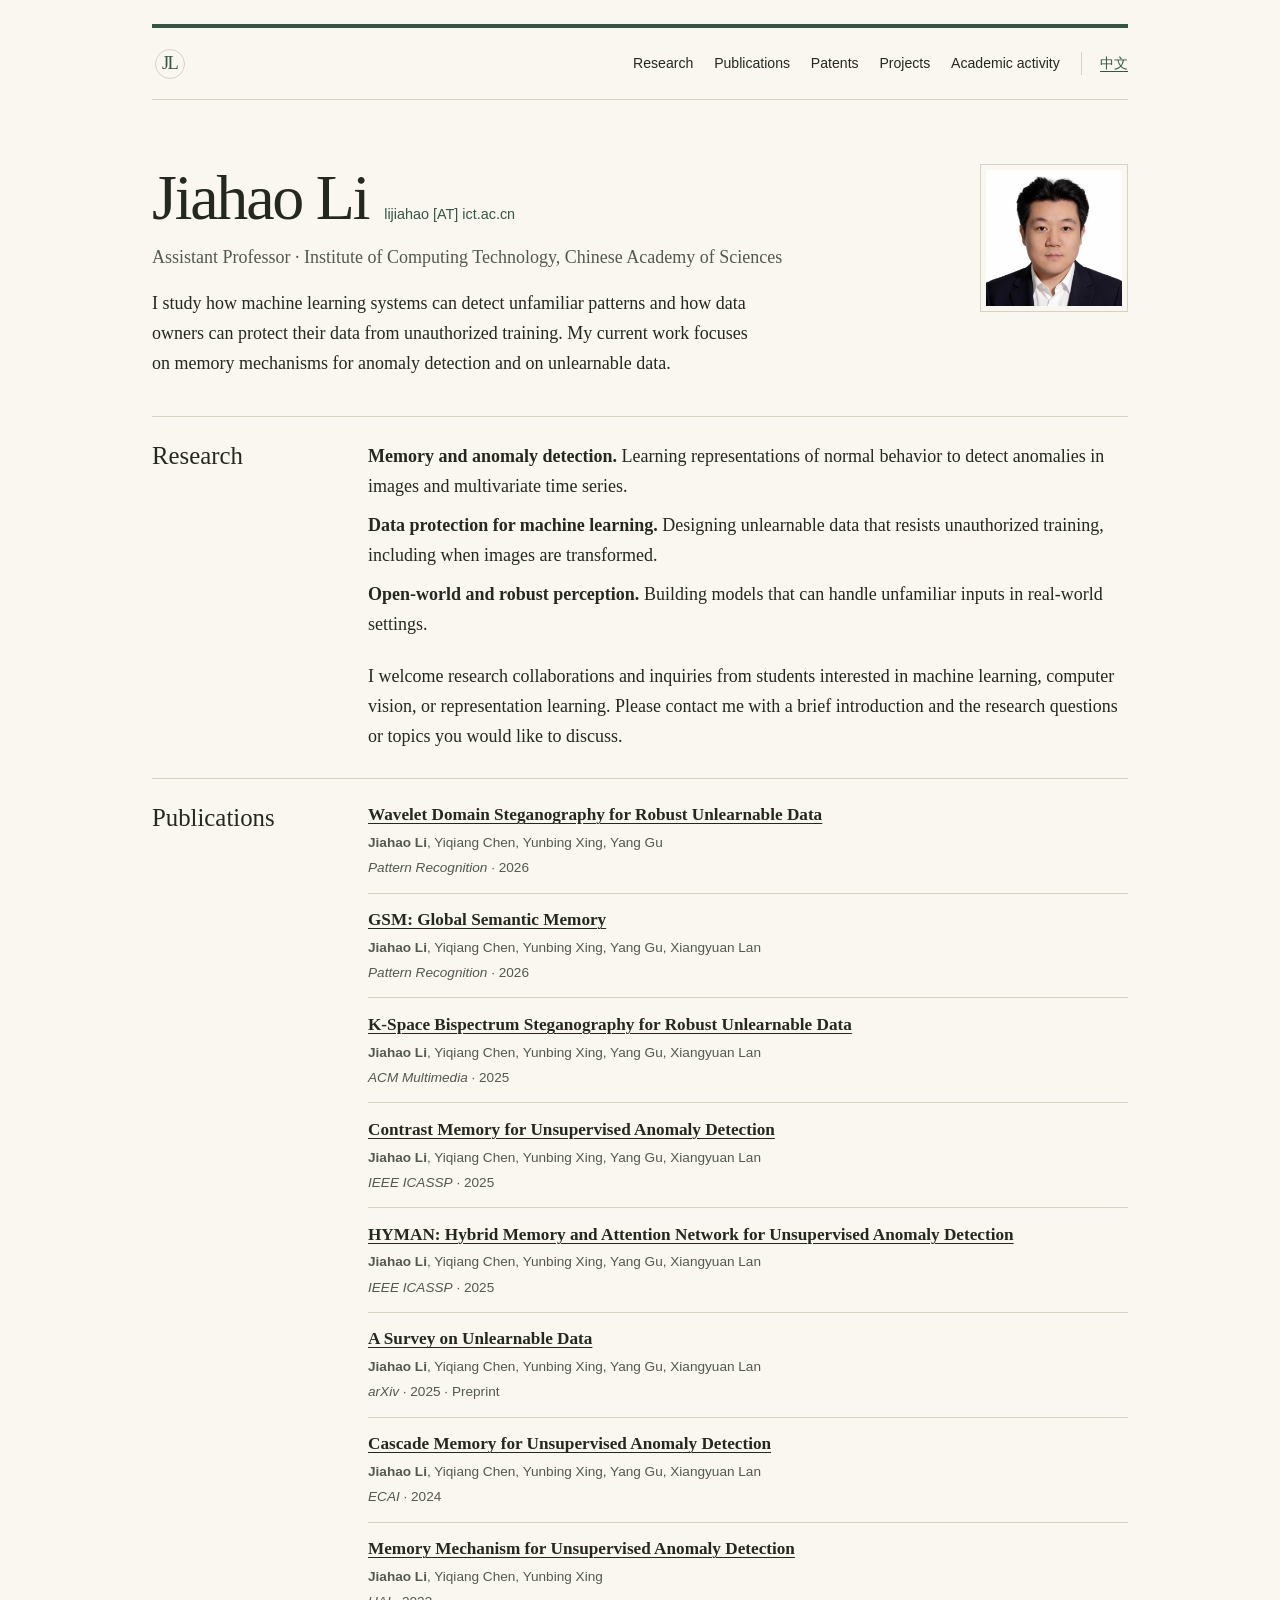
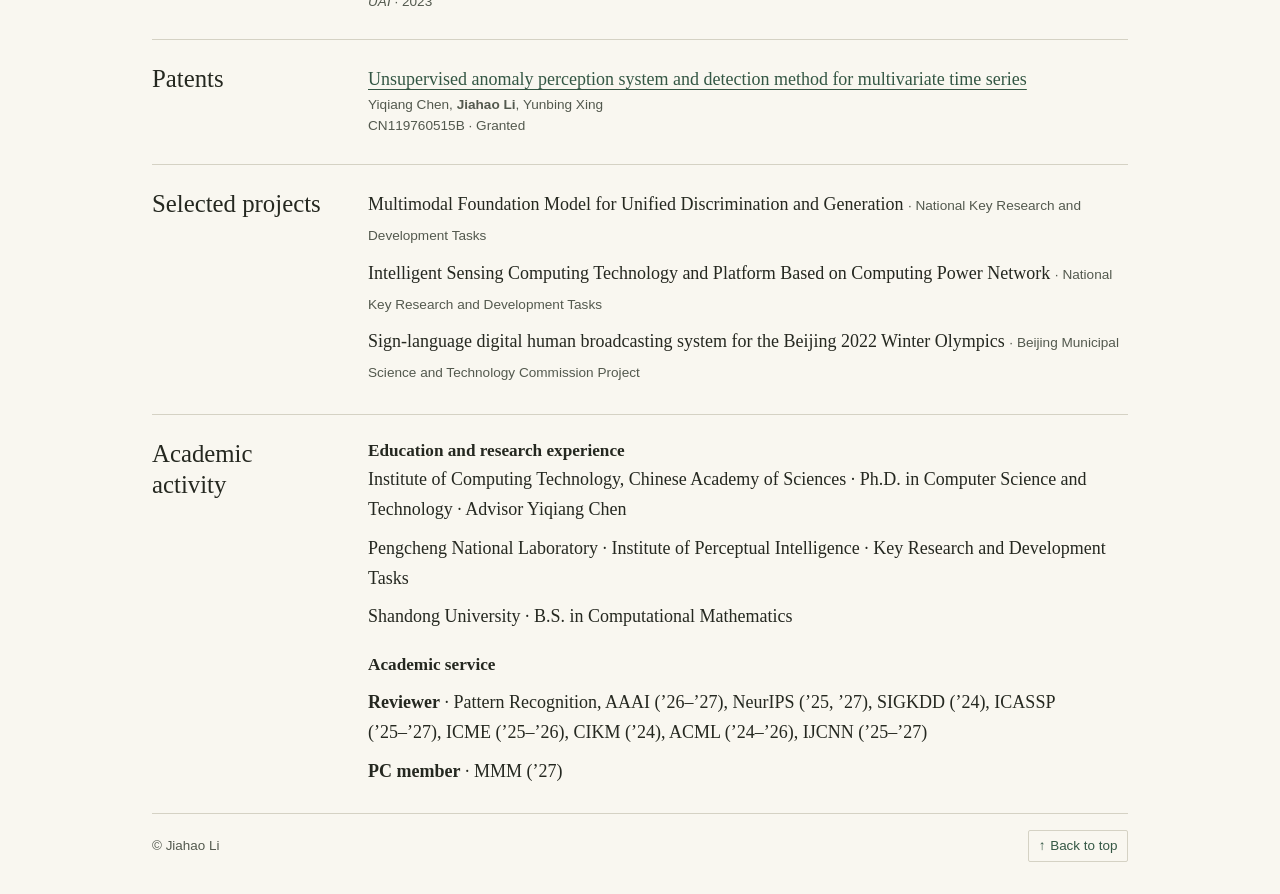
==== commit 25bb06c1: "Polish bilingual navigation and Chinese service labels" ====
--- a/index.html
+++ b/index.html
@@ -8,12 +8,12 @@
   <link rel="canonical" href="https://lijiahao-alex.github.io/academic-homepage/">
   <link rel="alternate" hreflang="zh-CN" href="https://lijiahao-alex.github.io/academic-homepage/zh.html">
   <link rel="alternate" hreflang="en" href="https://lijiahao-alex.github.io/academic-homepage/">
-  <link rel="stylesheet" href="style.css?v=3">
+  <link rel="stylesheet" href="style.css?v=4">
 </head>
 <body>
   <a class="skip" href="#main">Skip to content</a>
-  <header class="frame masthead">
-    <a class="brand" href="#main" aria-label="Academic homepage"><span class="brand-mark" aria-hidden="true"></span></a>
+  <header class="frame masthead" id="top" tabindex="-1">
+    <a class="brand" href="#main" aria-label="Academic homepage"><span class="brand-mark" aria-hidden="true">JL</span></a>
     <nav aria-label="Main navigation">
       <a href="#research">Research</a>
       <a href="#publications">Publications</a>
@@ -128,6 +128,9 @@
       </div>
     </section>
   </main>
-  <footer class="frame">© Jiahao Li</footer>
+  <footer class="frame">
+    <span>© Jiahao Li</span>
+    <a class="back-to-top" href="#top"><span aria-hidden="true">↑</span> Back to top</a>
+  </footer>
 </body>
 </html>
--- a/style.css
+++ b/style.css
@@ -51,21 +51,22 @@
   display: grid;
   place-items: center;
   flex: none;
-  width: 2rem;
-  height: 2rem;
-  color: var(--muted);
-  opacity: .82;
+  width: 2.25rem;
+  height: 2.25rem;
+  color: var(--accent);
+  text-decoration: none;
 }
-.brand-mark { display: flex; gap: 2px; }
-.brand-mark::before,
-.brand-mark::after {
-  content: "";
-  width: .46rem;
-  height: .6rem;
-  border: 1px solid currentColor;
+.brand-mark {
+  display: grid;
+  place-items: center;
+  width: 1.88rem;
+  height: 1.88rem;
+  border: 1px solid var(--line);
+  border-radius: 50%;
+  padding-inline-end: .06em;
+  font: 500 1.15rem/1 Georgia, "Times New Roman", serif;
+  letter-spacing: -.1em;
 }
-.brand-mark::before { border-radius: 2px 0 0 0; transform: skewY(10deg); }
-.brand-mark::after { border-radius: 0 2px 0 0; transform: skewY(-10deg); }
 nav {
   display: flex;
   flex-wrap: wrap;
@@ -132,10 +133,26 @@
 .subsection { margin-block-start: 1.35rem; }
 .subsection h3 { margin-block-end: .55rem; }
 footer {
+  display: flex;
+  flex-wrap: wrap;
+  justify-content: space-between;
+  align-items: center;
+  gap: .65rem 1rem;
   padding-block: 1rem 2rem;
   border-block-start: 1px solid var(--line);
   color: var(--muted);
   font: .84rem/1.55 var(--sans);
+}
+
+.back-to-top {
+  display: inline-flex;
+  align-items: center;
+  gap: .35em;
+  min-height: 2rem;
+  padding-inline: .6rem;
+  border: 1px solid var(--line);
+  border-radius: 2px;
+  text-decoration: none;
 }
 
 @media (max-width: 48rem) {
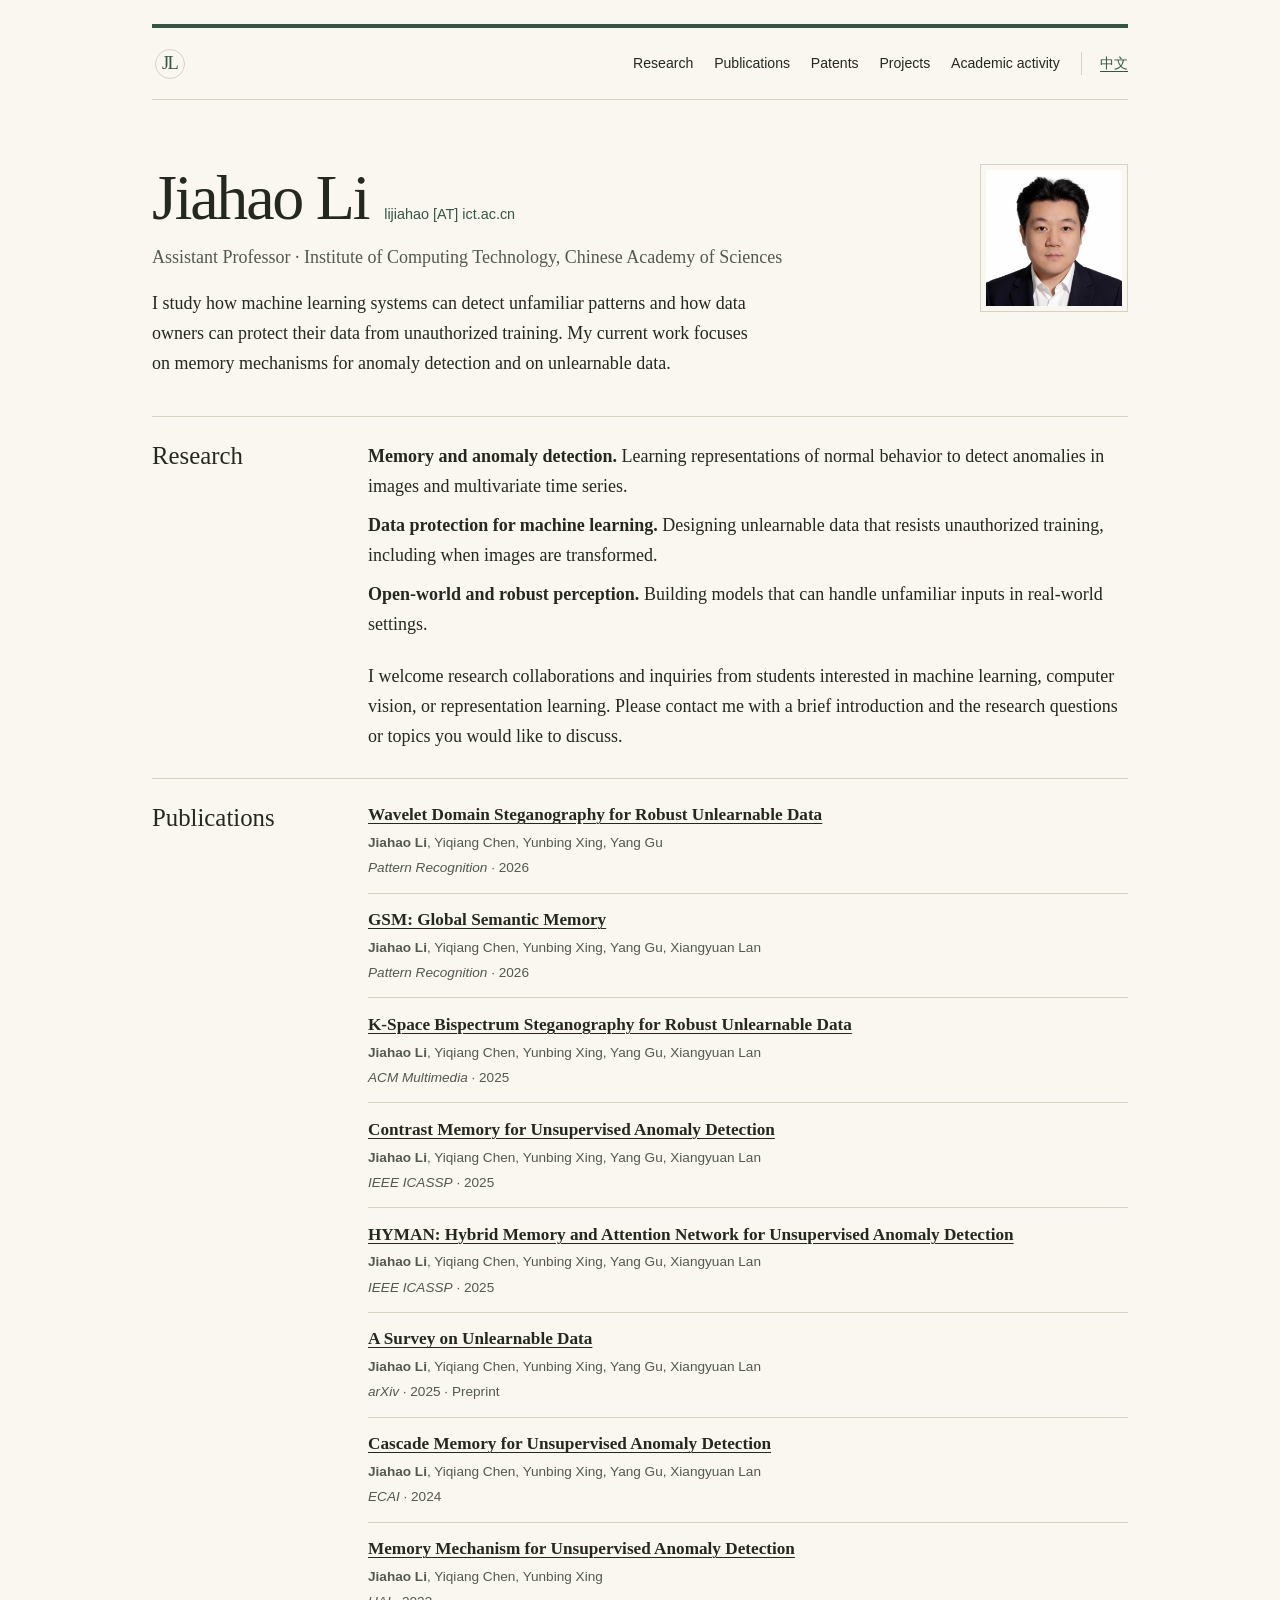
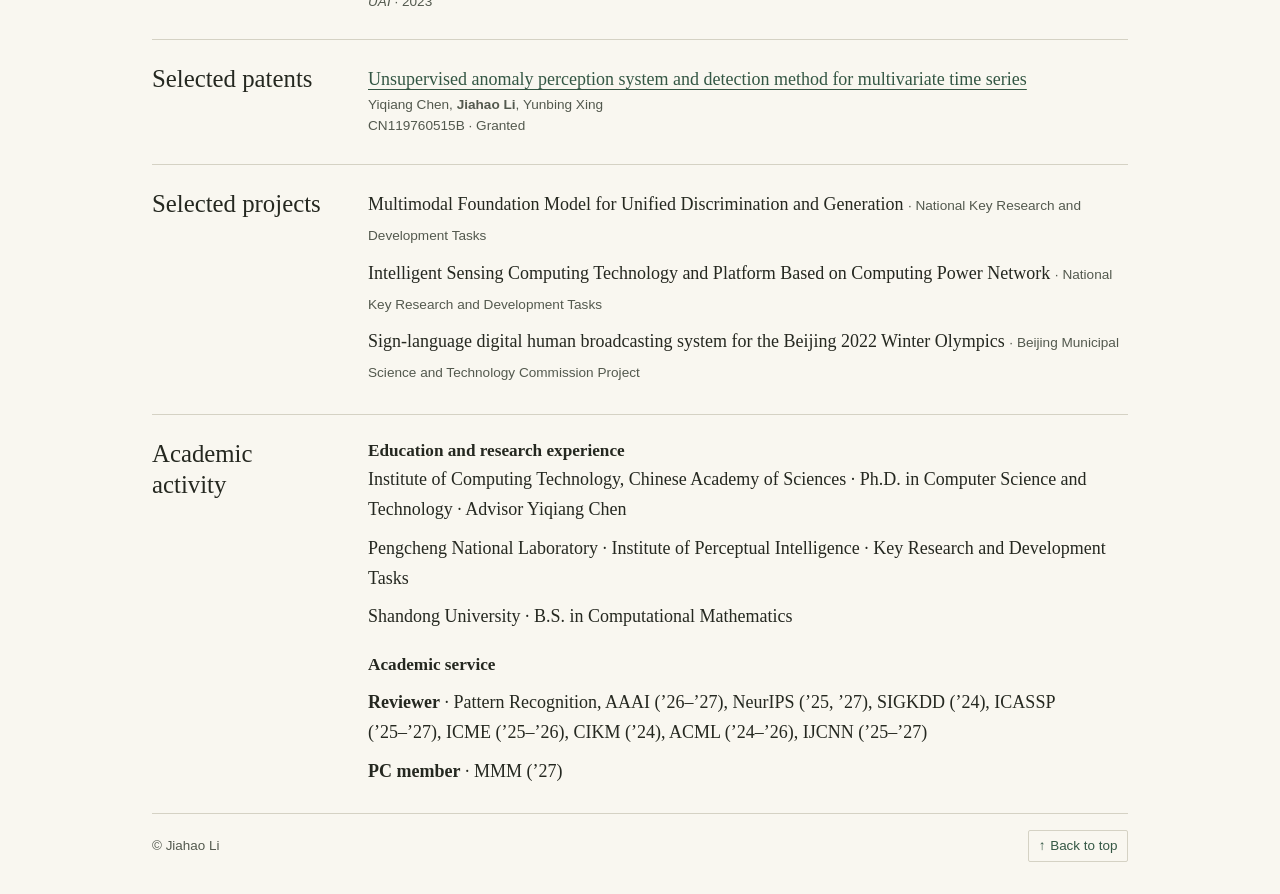
==== commit f7a11819: "Update index.html" ====
--- a/index.html
+++ b/index.html
@@ -4,7 +4,7 @@
   <meta charset="utf-8">
   <meta name="viewport" content="width=device-width, initial-scale=1">
   <meta name="description" content="Jiahao Li, Assistant Professor at ICT, Chinese Academy of Sciences. Research in trustworthy AI, anomaly detection, and unlearnable data.">
-  <title>Jiahao Li | Academic Homepage</title>
+  <title>Jiahao Li</title>
   <link rel="canonical" href="https://lijiahao-alex.github.io/academic-homepage/">
   <link rel="alternate" hreflang="zh-CN" href="https://lijiahao-alex.github.io/academic-homepage/zh.html">
   <link rel="alternate" hreflang="en" href="https://lijiahao-alex.github.io/academic-homepage/">
@@ -94,7 +94,7 @@
       </div>
     </section>
     <section class="block" id="patents" aria-labelledby="patents-title">
-      <h2 id="patents-title">Patents</h2>
+      <h2 id="patents-title">Selected patents</h2>
       <div>
         <p><a href="https://patents.google.com/patent/CN119760515B/en">Unsupervised anomaly perception system and detection method for multivariate time series</a></p>
         <p class="meta">Yiqiang Chen, <strong>Jiahao Li</strong>, Yunbing Xing</p>
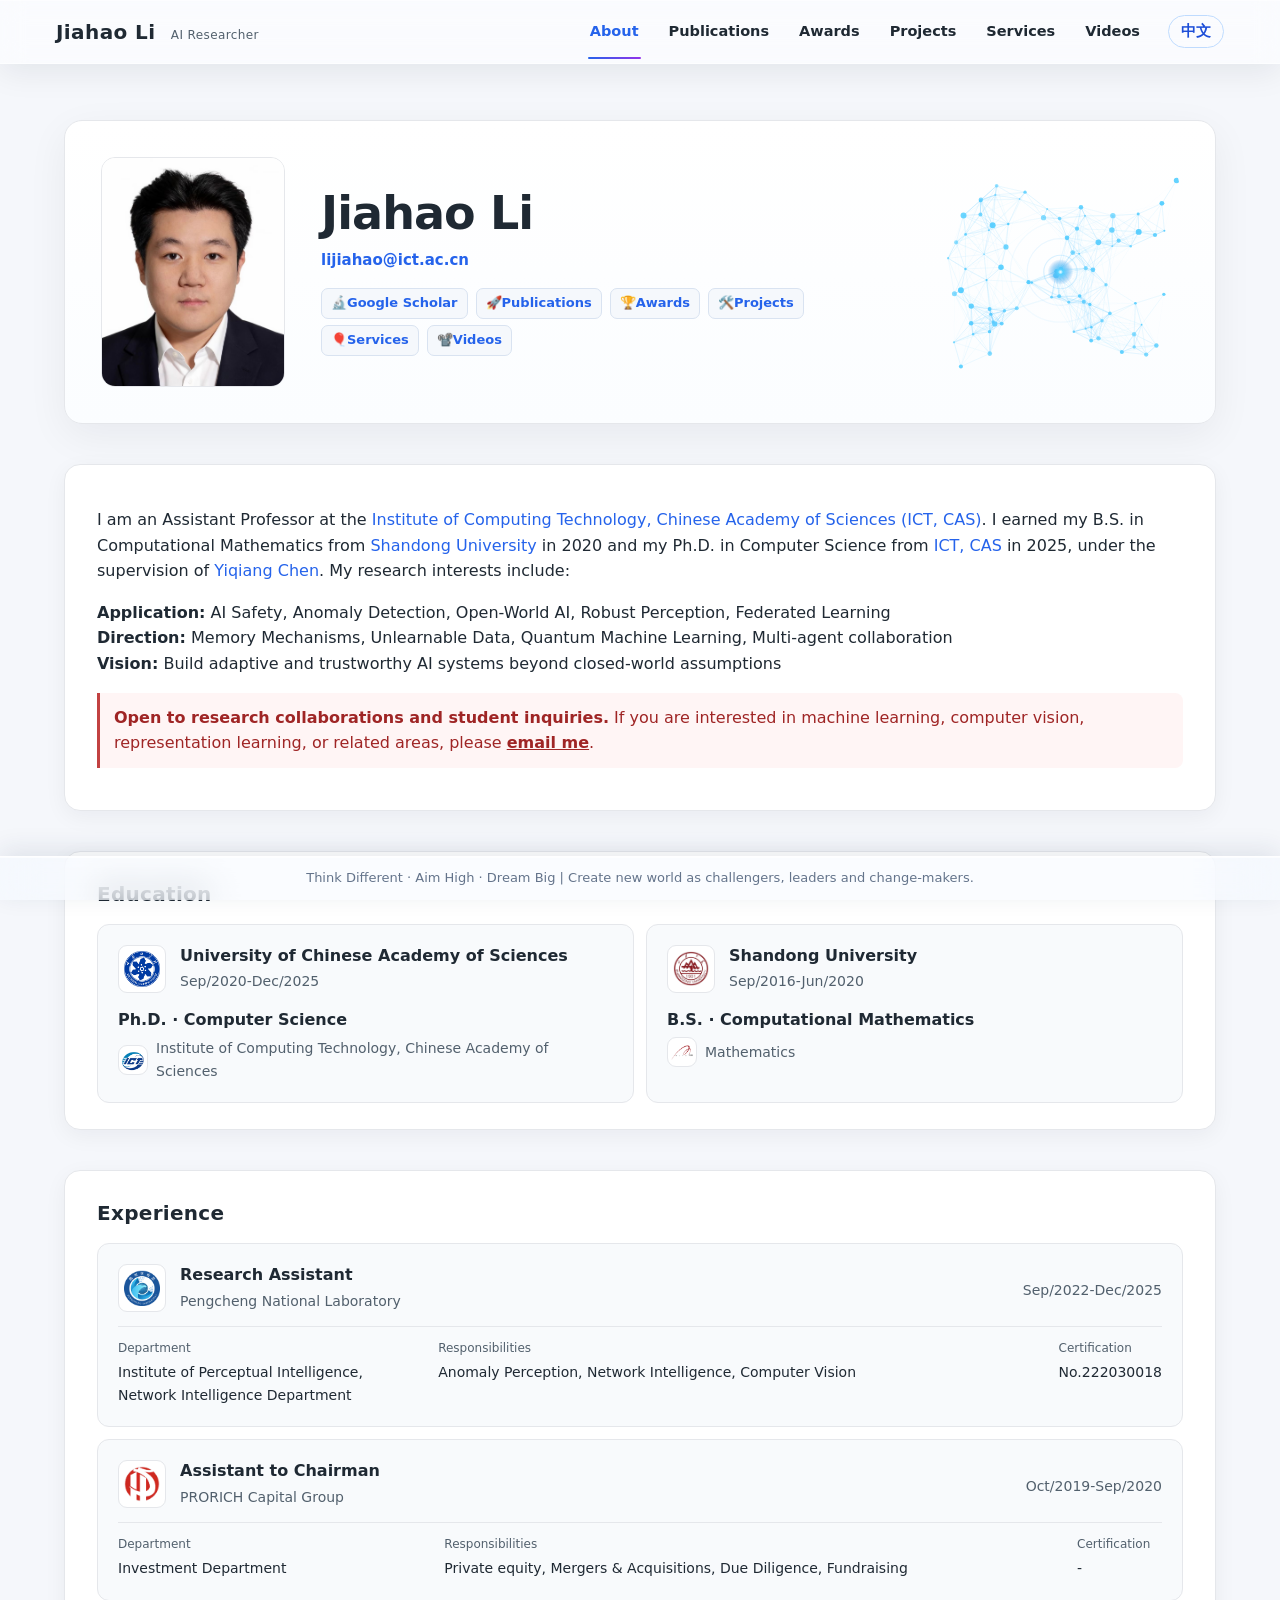
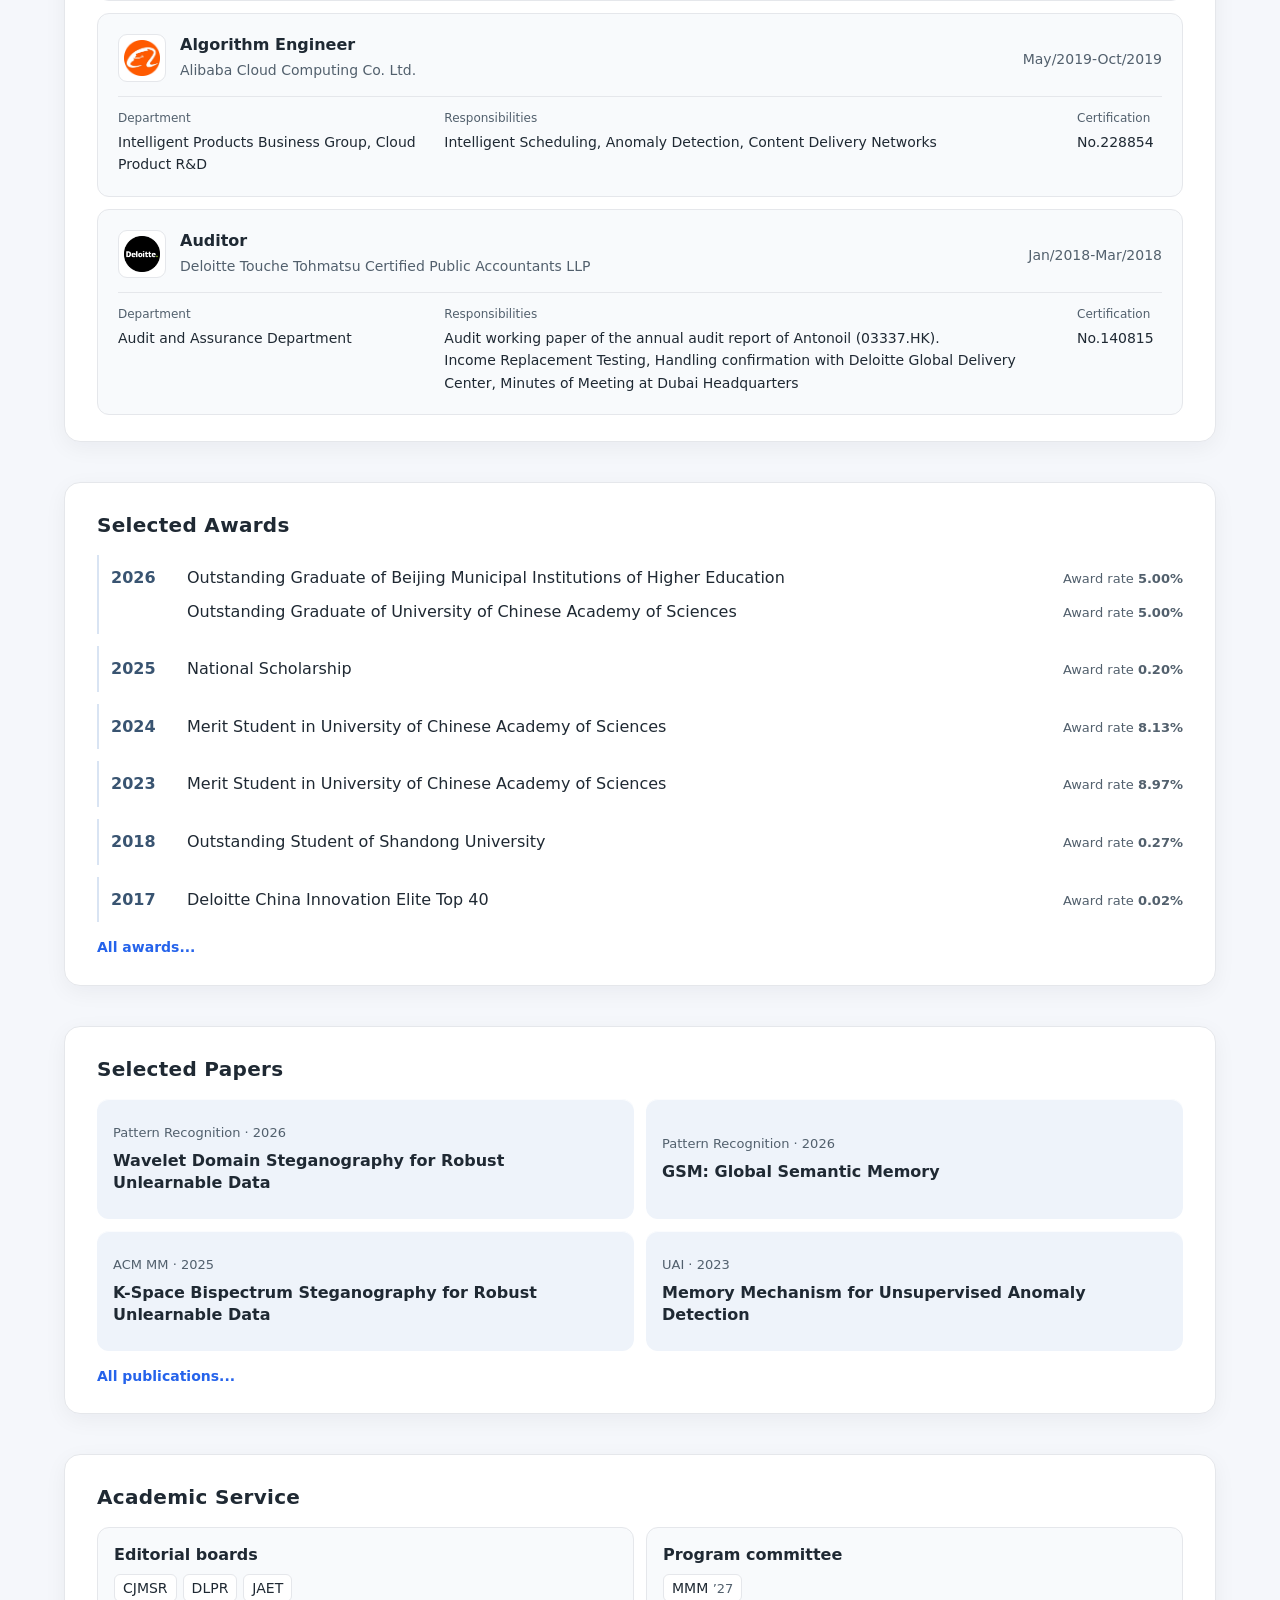
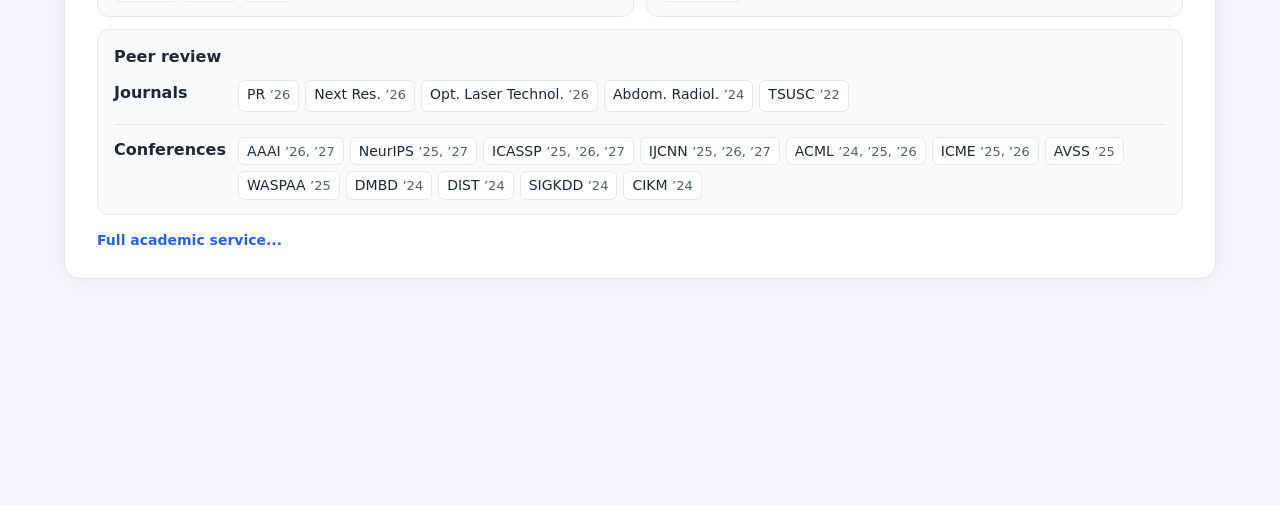
==== commit b7688271: "Move the complete original homepage into this repository" ====
--- a/index.html
+++ b/index.html
@@ -1,136 +1,545 @@
-<!doctype html>
 <html lang="en">
 <head>
-  <meta charset="utf-8">
-  <meta name="viewport" content="width=device-width, initial-scale=1">
-  <meta name="description" content="Jiahao Li, Assistant Professor at ICT, Chinese Academy of Sciences. Research in trustworthy AI, anomaly detection, and unlearnable data.">
-  <title>Jiahao Li</title>
-  <link rel="canonical" href="https://lijiahao-alex.github.io/academic-homepage/">
-  <link rel="alternate" hreflang="zh-CN" href="https://lijiahao-alex.github.io/academic-homepage/zh.html">
-  <link rel="alternate" hreflang="en" href="https://lijiahao-alex.github.io/academic-homepage/">
-  <link rel="stylesheet" href="style.css?v=4">
+<meta charset="utf-8">
+<meta name="viewport" content="width=device-width, initial-scale=1">
+<title>李嘉豪(Jiahao Li)</title>
+<link rel="stylesheet" href="simpleStyle.css">
 </head>
 <body>
-  <a class="skip" href="#main">Skip to content</a>
-  <header class="frame masthead" id="top" tabindex="-1">
-    <a class="brand" href="#main" aria-label="Academic homepage"><span class="brand-mark" aria-hidden="true">JL</span></a>
-    <nav aria-label="Main navigation">
-      <a href="#research">Research</a>
-      <a href="#publications">Publications</a>
-      <a href="#patents">Patents</a>
-      <a href="#projects">Projects</a>
-      <a href="#academic">Academic activity</a>
-      <a class="language" href="zh.html" lang="zh-CN" hreflang="zh-CN">中文</a>
-    </nav>
-  </header>
-  <main class="frame" id="main" tabindex="-1">
-    <section class="hero" aria-labelledby="name">
-      <div>
-        <div class="name-line">
-          <h1 id="name">Jiahao Li</h1>
-          <p class="email" lang="en">lijiahao [AT] ict.ac.cn</p>
-        </div>
-        <p class="appointment">Assistant Professor · Institute of Computing Technology, Chinese Academy of Sciences</p>
-        <p class="intro">I study how machine learning systems can detect unfamiliar patterns and how data owners can protect their data from unauthorized training. My current work focuses on memory mechanisms for anomaly detection and on unlearnable data.</p>
-      </div>
-      <img src="portrait.jpg" alt="Portrait of Jiahao Li" width="1024" height="1024">
-    </section>
-    <section class="block" id="research" aria-labelledby="research-title">
-      <h2 id="research-title">Research</h2>
-      <div>
-        <ul class="clean-list topics" role="list">
-          <li><strong>Memory and anomaly detection.</strong> Learning representations of normal behavior to detect anomalies in images and multivariate time series.</li>
-          <li><strong>Data protection for machine learning.</strong> Designing unlearnable data that resists unauthorized training, including when images are transformed.</li>
-          <li><strong>Open-world and robust perception.</strong> Building models that can handle unfamiliar inputs in real-world settings.</li>
-        </ul>
-        <p class="subsection" id="contact">I welcome research collaborations and inquiries from students interested in machine learning, computer vision, or representation learning. Please contact me with a brief introduction and the research questions or topics you would like to discuss.</p>
-      </div>
-    </section>
-    <section class="block" id="publications" aria-labelledby="publications-title">
-      <h2 id="publications-title">Publications</h2>
-      <div>
-        <ol class="clean-list paper-list" role="list">
-          <li><article class="paper" id="wavelet-domain-steganography">
-            <h3><a class="paper-title" href="https://doi.org/10.1016/j.patcog.2026.114422">Wavelet Domain Steganography for Robust Unlearnable Data</a></h3>
-            <p class="meta"><strong>Jiahao Li</strong>, Yiqiang Chen, Yunbing Xing, Yang Gu</p>
-            <p class="meta"><i lang="en">Pattern Recognition</i> · 2026</p>
-          </article></li>
-          <li><article class="paper" id="global-semantic-memory">
-            <h3><a class="paper-title" href="https://doi.org/10.1016/j.patcog.2025.111950">GSM: Global Semantic Memory</a></h3>
-            <p class="meta"><strong>Jiahao Li</strong>, Yiqiang Chen, Yunbing Xing, Yang Gu, Xiangyuan Lan</p>
-            <p class="meta"><i lang="en">Pattern Recognition</i> · 2026</p>
-          </article></li>
-          <li><article class="paper" id="k-space-bispectrum-steganography">
-            <h3><a class="paper-title" href="https://doi.org/10.1145/3746027.3755349">K-Space Bispectrum Steganography for Robust Unlearnable Data</a></h3>
-            <p class="meta"><strong>Jiahao Li</strong>, Yiqiang Chen, Yunbing Xing, Yang Gu, Xiangyuan Lan</p>
-            <p class="meta"><i lang="en">ACM Multimedia</i> · 2025</p>
-          </article></li>
-          <li><article class="paper" id="contrast-memory">
-            <h3><a class="paper-title" href="https://doi.org/10.1109/ICASSP49660.2025.10888471">Contrast Memory for Unsupervised Anomaly Detection</a></h3>
-            <p class="meta"><strong>Jiahao Li</strong>, Yiqiang Chen, Yunbing Xing, Yang Gu, Xiangyuan Lan</p>
-            <p class="meta"><i lang="en">IEEE ICASSP</i> · 2025</p>
-          </article></li>
-          <li><article class="paper" id="hyman">
-            <h3><a class="paper-title" href="https://doi.org/10.1109/ICASSP49660.2025.10890028">HYMAN: Hybrid Memory and Attention Network for Unsupervised Anomaly Detection</a></h3>
-            <p class="meta"><strong>Jiahao Li</strong>, Yiqiang Chen, Yunbing Xing, Yang Gu, Xiangyuan Lan</p>
-            <p class="meta"><i lang="en">IEEE ICASSP</i> · 2025</p>
-          </article></li>
-          <li><article class="paper" id="survey-unlearnable-data">
-            <h3><a class="paper-title" href="https://arxiv.org/abs/2503.23536">A Survey on Unlearnable Data</a></h3>
-            <p class="meta"><strong>Jiahao Li</strong>, Yiqiang Chen, Yunbing Xing, Yang Gu, Xiangyuan Lan</p>
-            <p class="meta"><i lang="en">arXiv</i> · 2025 · Preprint</p>
-          </article></li>
-          <li><article class="paper" id="cascade-memory">
-            <h3><a class="paper-title" href="https://doi.org/10.3233/FAIA240822">Cascade Memory for Unsupervised Anomaly Detection</a></h3>
-            <p class="meta"><strong>Jiahao Li</strong>, Yiqiang Chen, Yunbing Xing, Yang Gu, Xiangyuan Lan</p>
-            <p class="meta"><i lang="en">ECAI</i> · 2024</p>
-          </article></li>
-          <li><article class="paper" id="memory-mechanism">
-            <h3><a class="paper-title" href="https://proceedings.mlr.press/v216/li23a.html">Memory Mechanism for Unsupervised Anomaly Detection</a></h3>
-            <p class="meta"><strong>Jiahao Li</strong>, Yiqiang Chen, Yunbing Xing</p>
-            <p class="meta"><i lang="en">UAI</i> · 2023</p>
-          </article></li>
-        </ol>
-      </div>
-    </section>
-    <section class="block" id="patents" aria-labelledby="patents-title">
-      <h2 id="patents-title">Selected patents</h2>
-      <div>
-        <p><a href="https://patents.google.com/patent/CN119760515B/en">Unsupervised anomaly perception system and detection method for multivariate time series</a></p>
-        <p class="meta">Yiqiang Chen, <strong>Jiahao Li</strong>, Yunbing Xing</p>
-        <p class="meta">CN119760515B · Granted</p>
-      </div>
-    </section>
-    <section class="block" id="projects" aria-labelledby="projects-title">
-      <h2 id="projects-title">Selected projects</h2>
-      <ul class="clean-list short-list" role="list">
-        <li>Multimodal Foundation Model for Unified Discrimination and Generation <span class="meta">· National Key Research and Development Tasks</span></li>
-        <li>Intelligent Sensing Computing Technology and Platform Based on Computing Power Network <span class="meta">· National Key Research and Development Tasks</span></li>
-        <li>Sign-language digital human broadcasting system for the Beijing 2022 Winter Olympics <span class="meta">· Beijing Municipal Science and Technology Commission Project</span></li>
+
+<div class="top-nav">
+  <div class="nav-brand">
+    Jiahao Li <span>AI Researcher</span>
+  </div>
+  <div class="nav-links">
+    <a class="active" href="index.html">About</a>
+    <a href="pages/publications.html">Publications</a>
+    <a href="pages/awards.html">Awards</a>
+    <a href="pages/projects.html">Projects</a>
+    <a href="pages/services.html">Services</a>
+    <a href="pages/videos.html">Videos</a>
+    <a class="language-switch" href="pages/index_CN.html" lang="zh-CN" hreflang="zh-CN" aria-label="切换至中文">中文</a>
+  </div>
+</div>
+
+
+    <div class="content about-page">
+		<div class="hero">
+		  <img class="hero-portrait" src="pictures/myself.png" width="160" height="200" alt="Portrait of Jiahao Li">
+		  <div class="hero-profile">
+			<h1>Jiahao Li</h1>
+			<h2><a href="mailto:lijiahao@ict.ac.cn">lijiahao@ict.ac.cn</a></h2>
+			<div class="quick-links">
+			  <a href="https://scholar.google.com/citations?hl=en&user=aNFn6jkAAAAJ">🔬Google Scholar</a>
+			  <a href="pages/publications.html">🚀Publications</a>
+			  <a href="pages/awards.html">🏆Awards</a>
+			  <a href="pages/projects.html">🛠️Projects</a>
+			  <a href="pages/services.html">🎈Services</a>
+			  <a href="pages/videos.html">📽️Videos</a>
+			</div>
+		  </div>
+
+		<div class="map-box" aria-hidden="true">
+			<canvas id="techCanvas"></canvas>
+			<script>
+				const canvas = document.getElementById('techCanvas');
+				const ctx = canvas.getContext("2d");
+				const parentBox = canvas.parentElement;
+
+				// ========== 可配置参数区 ==========
+				const particleCount = 85;
+				const linkDistance = 65;
+				const mouseRadius = 90;
+				const corePulseSpeed = 0.004;
+				let mouse = { x: null, y: null, radius: mouseRadius, isDown: false };
+
+				// 容器适配
+				function resizeCanvas() {
+					canvas.width = parentBox.clientWidth;
+					canvas.height = parentBox.clientHeight;
+				}
+				resizeCanvas();
+				window.addEventListener("resize", resizeCanvas);
+
+				// 鼠标交互
+				canvas.addEventListener('mousemove', (e) => {
+					const rect = canvas.getBoundingClientRect();
+					mouse.x = e.clientX - rect.left;
+					mouse.y = e.clientY - rect.top;
+				});
+				canvas.addEventListener('mouseleave', () => {
+					mouse.x = null;
+					mouse.y = null;
+				});
+				canvas.addEventListener("mousedown", () => mouse.isDown = true);
+				canvas.addEventListener("mouseup", () => mouse.isDown = false);
+				canvas.addEventListener("click", (e) => {
+					const rect = canvas.getBoundingClientRect();
+					const cx = e.clientX - rect.left;
+					const cy = e.clientY - rect.top;
+					for (let i = 0; i < 12; i++) {
+						burstParticles.push(new BurstParticle(cx, cy));
+					}
+				});
+
+				// 中心主体核心
+				let mainCore = {
+					x: 0,
+					y: 0,
+					baseSize: 12,
+					scale: 1,
+					time: 0
+				};
+
+				// 普通粒子
+				class Particle {
+					constructor() {
+						this.x = Math.random() * canvas.width;
+						this.y = Math.random() * canvas.height;
+						this.size = Math.random() * 2.2 + 0.8;
+						this.speedX = (Math.random() - 0.5) * 0.7;
+						this.speedY = (Math.random() - 0.5) * 0.7;
+						this.alpha = Math.random();
+					}
+					update() {
+						// 鼠标：按下吸引、松开排斥
+						if (mouse.x && mouse.y) {
+							const dx = mouse.x - this.x;
+							const dy = mouse.y - this.y;
+							const dist = Math.sqrt(dx * dx + dy * dy);
+							if (dist < mouse.radius) {
+								const force = (mouse.radius - dist) / mouse.radius;
+								if (mouse.isDown) {
+									this.x += dx * force * 0.06;
+									this.y += dy * force * 0.06;
+								} else {
+									this.x -= dx * force * 0.05;
+									this.y -= dy * force * 0.05;
+								}
+							}
+						}
+
+						// 向中心核心轻微吸附
+						const cDx = mainCore.x - this.x;
+						const cDy = mainCore.y - this.y;
+						const cDist = Math.hypot(cDx, cDy);
+						if (cDist > 25) {
+							this.x += cDx * 0.0018;
+							this.y += cDy * 0.0018;
+						}
+
+						this.x += this.speedX;
+						this.y += this.speedY;
+
+						// 边界回弹
+						if (this.x < 0) { this.x = 0; this.speedX *= -1; }
+						if (this.x > canvas.width) { this.x = canvas.width; this.speedX *= -1; }
+						if (this.y < 0) { this.y = 0; this.speedY *= -1; }
+						if (this.y > canvas.height) { this.y = canvas.height; this.speedY *= -1; }
+					}
+					draw() {
+						ctx.beginPath();
+						ctx.arc(this.x, this.y, this.size, 0, Math.PI * 2);
+						ctx.fillStyle = `rgba(60, 200, 255, ${0.6 + this.alpha * 0.35})`;
+						ctx.fill();
+					}
+				}
+
+				// 点击冲击波粒子
+				let burstParticles = [];
+				class BurstParticle {
+					constructor(x, y) {
+						this.x = x;
+						this.y = y;
+						const angle = Math.random() * Math.PI * 2;
+						const spd = Math.random() * 2 + 1;
+						this.vx = Math.cos(angle) * spd;
+						this.vy = Math.sin(angle) * spd;
+						this.life = 250;
+						this.size = Math.random() * 2 + 1;
+					}
+					update() {
+						this.x += this.vx;
+						this.y += this.vy;
+						this.life--;
+					}
+					draw() {
+						ctx.beginPath();
+						ctx.arc(this.x, this.y, this.size, 0, Math.PI * 2);
+						ctx.fillStyle = `rgba(100, 220, 255, ${this.life / 250})`;
+						ctx.fill();
+					}
+				}
+
+				let particlesArr = [];
+				function initParticles() {
+					particlesArr = [];
+					for (let i = 0; i < particleCount; i++) {
+						particlesArr.push(new Particle());
+					}
+				}
+
+				// 绘制连接线
+				function drawLink() {
+					for (let a = 0; a < particlesArr.length; a++) {
+						for (let b = a + 1; b < particlesArr.length; b++) {
+							const dx = particlesArr[a].x - particlesArr[b].x;
+							const dy = particlesArr[a].y - particlesArr[b].y;
+							const dist = Math.sqrt(dx * dx + dy * dy);
+							if (dist < linkDistance) {
+								ctx.beginPath();
+								const opacity = 1 - dist / linkDistance;
+								ctx.strokeStyle = `rgba(85, 195, 255, ${opacity * 0.7})`;
+								ctx.lineWidth = opacity * 0.6;
+								ctx.moveTo(particlesArr[a].x, particlesArr[a].y);
+								ctx.lineTo(particlesArr[b].x, particlesArr[b].y);
+								ctx.stroke();
+							}
+						}
+					}
+				}
+
+				// 绘制中心脉冲主体
+				function drawCore() {
+					mainCore.x = canvas.width / 2;
+					mainCore.y = canvas.height / 2;
+					mainCore.time += corePulseSpeed;
+					mainCore.scale = 1 + Math.sin(mainCore.time) * 0.35;
+					const r = mainCore.baseSize * mainCore.scale;
+
+					// 外层发光环
+					for (let i = 3; i >= 1; i--) {
+						ctx.beginPath();
+						ctx.arc(mainCore.x, mainCore.y, r * i * 1.3, 0, Math.PI * 2);
+						ctx.strokeStyle = `rgba(40, 170, 255, ${0.18 / i})`;
+						ctx.lineWidth = 1.2;
+						ctx.stroke();
+					}
+
+					// 内核光球
+					const grad = ctx.createRadialGradient(mainCore.x, mainCore.y, 0, mainCore.x, mainCore.y, r);
+					grad.addColorStop(0, "#ffffff");
+					grad.addColorStop(0.2, "#44ccff");
+					grad.addColorStop(1, "rgba(20, 120, 220, 0)");
+					ctx.beginPath();
+					ctx.arc(mainCore.x, mainCore.y, r, 0, Math.PI * 2);
+					ctx.fillStyle = grad;
+					ctx.fill();
+				}
+
+				// 动画循环：透明拖影，不遮挡背景
+				function animate() {
+					ctx.clearRect(0, 0, canvas.width, canvas.height);
+
+					// 更新+绘制冲击波粒子
+					for (let i = burstParticles.length - 1; i >= 0; i--) {
+						burstParticles[i].update();
+						burstParticles[i].draw();
+						if (burstParticles[i].life <= 0) burstParticles.splice(i, 1);
+					}
+
+					particlesArr.forEach(p => {
+						p.update();
+						p.draw();
+					});
+
+					drawLink();
+					drawCore();
+					requestAnimationFrame(animate);
+				}
+
+				initParticles();
+				animate();
+			</script>
+			</div>
+	</div>
+   
+
+    <div class="section">
+      <p>
+		I am an Assistant Professor at the <a href="https://english.ict.cas.cn/">Institute of Computing Technology, Chinese Academy of Sciences (ICT, CAS)</a>.
+		I earned my B.S. in Computational Mathematics from <a href="https://www.en.sdu.edu.cn/">Shandong University</a> in 2020 and my Ph.D. in Computer Science from <a href="https://english.ict.cas.cn/">ICT, CAS</a> in 2025, under the supervision of <a href="https://english.ict.cas.cn/people/scien/bln/202303/t20230321_328591.html">Yiqiang Chen</a>. My research interests include:
+		</p>
+		
+		<p>  
+		<b>Application:</b> AI Safety, Anomaly Detection, Open-World AI, Robust Perception, Federated Learning<br>
+		<b>Direction:</b> Memory Mechanisms, Unlearnable Data, Quantum Machine Learning, Multi-agent collaboration<br>
+		<b>Vision:</b> Build adaptive and trustworthy AI systems beyond closed-world assumptions
+		</p>
+		
+		<p class="collaboration-note"><strong>Open to research collaborations and student inquiries.</strong> If you are interested in machine learning, computer vision, representation learning, or related areas, please <a href="mailto:lijiahao@ict.ac.cn">email me</a>.</p>
+	</div>
+
+    <section class="section about-card" aria-labelledby="education-heading">
+      <h2 id="education-heading">Education</h2>
+      <ul class="profile-list education-list">
+        <li class="profile-record">
+          <div class="profile-record-heading">
+            <img class="profile-logo" src="pictures/UCAS.png" width="48" height="48" alt="" loading="lazy">
+            <div>
+              <h3>University of Chinese Academy of Sciences</h3>
+              <p class="profile-date">Sep/2020-Dec/2025</p>
+            </div>
+          </div>
+          <p class="profile-degree">Ph.D. · Computer Science</p>
+          <p class="profile-department"><img class="profile-logo department-logo" src="pictures/ICT.png" width="48" height="48" alt="" loading="lazy"> <span>Institute of Computing Technology, Chinese Academy of Sciences</span></p>
+        </li>
+        <li class="profile-record">
+          <div class="profile-record-heading">
+            <img class="profile-logo" src="pictures/SDU.png" width="48" height="48" alt="" loading="lazy">
+            <div>
+              <h3>Shandong University</h3>
+              <p class="profile-date">Sep/2016-Jun/2020</p>
+            </div>
+          </div>
+          <p class="profile-degree">B.S. · Computational Mathematics</p>
+          <p class="profile-department"><img class="profile-logo department-logo" src="pictures/MATH.png" width="48" height="48" alt="" loading="lazy"> <span>Mathematics</span></p>
+        </li>
       </ul>
     </section>
-    <section class="block" id="academic" aria-labelledby="academic-title">
-      <h2 id="academic-title">Academic activity</h2>
-      <div>
-        <h3>Education and research experience</h3>
-        <ul class="clean-list short-list" role="list">
-          <li>Institute of Computing Technology, Chinese Academy of Sciences · Ph.D. in Computer Science and Technology · Advisor Yiqiang Chen</li>
-          <li>Pengcheng National Laboratory · Institute of Perceptual Intelligence · Key Research and Development Tasks</li>
-          <li>Shandong University · B.S. in Computational Mathematics</li>
-        </ul>
-        <div class="subsection">
-          <h3>Academic service</h3>
-          <ul class="clean-list short-list" role="list">
-            <li><strong>Reviewer</strong> · Pattern Recognition, AAAI (’26–’27), NeurIPS (’25, ’27), SIGKDD (’24), ICASSP (’25–’27), ICME (’25–’26), CIKM (’24), ACML (’24–’26), IJCNN (’25–’27)</li>
-            <li><strong>PC member</strong> · MMM (’27)</li>
+
+    <section class="section about-card" aria-labelledby="experience-heading">
+      <h2 id="experience-heading">Experience</h2>
+      <ol class="profile-list experience-list">
+        <li class="profile-record">
+          <div class="profile-record-heading">
+            <img class="profile-logo" src="pictures/PCL.png" width="48" height="48" alt="" loading="lazy">
+            <div>
+              <h3>Research Assistant</h3>
+              <p class="profile-organization">Pengcheng National Laboratory</p>
+            </div>
+            <p class="profile-date">Sep/2022-Dec/2025</p>
+          </div>
+          <dl class="experience-details">
+            <div><dt>Department</dt><dd>Institute of Perceptual Intelligence, Network Intelligence Department</dd></div>
+            <div><dt>Responsibilities</dt><dd>Anomaly Perception, Network Intelligence, Computer Vision</dd></div>
+            <div><dt>Certification</dt><dd>No.222030018</dd></div>
+          </dl>
+        </li>
+        <li class="profile-record">
+          <div class="profile-record-heading">
+            <img class="profile-logo" src="pictures/DEHOU.png" width="48" height="48" alt="" loading="lazy">
+            <div>
+              <h3>Assistant to Chairman</h3>
+              <p class="profile-organization">PRORICH Capital Group</p>
+            </div>
+            <p class="profile-date">Oct/2019-Sep/2020</p>
+          </div>
+          <dl class="experience-details">
+            <div><dt>Department</dt><dd>Investment Department</dd></div>
+            <div><dt>Responsibilities</dt><dd>Private equity, Mergers & Acquisitions, Due Diligence, Fundraising</dd></div>
+            <div><dt>Certification</dt><dd>-</dd></div>
+          </dl>
+        </li>
+        <li class="profile-record">
+          <div class="profile-record-heading">
+            <img class="profile-logo" src="pictures/ALI.png" width="48" height="48" alt="" loading="lazy">
+            <div>
+              <h3>Algorithm Engineer</h3>
+              <p class="profile-organization">Alibaba Cloud Computing Co. Ltd.</p>
+            </div>
+            <p class="profile-date">May/2019-Oct/2019</p>
+          </div>
+          <dl class="experience-details">
+            <div><dt>Department</dt><dd>Intelligent Products Business Group, Cloud Product R&D</dd></div>
+            <div><dt>Responsibilities</dt><dd>Intelligent Scheduling, Anomaly Detection, Content Delivery Networks</dd></div>
+            <div><dt>Certification</dt><dd>No.228854</dd></div>
+          </dl>
+        </li>
+        <li class="profile-record">
+          <div class="profile-record-heading">
+            <img class="profile-logo" src="pictures/DTT.png" width="48" height="48" alt="" loading="lazy">
+            <div>
+              <h3>Auditor</h3>
+              <p class="profile-organization">Deloitte Touche Tohmatsu Certified Public Accountants LLP</p>
+            </div>
+            <p class="profile-date">Jan/2018-Mar/2018</p>
+          </div>
+          <dl class="experience-details">
+            <div><dt>Department</dt><dd>Audit and Assurance Department</dd></div>
+            <div><dt>Responsibilities</dt><dd>Audit working paper of the annual audit report of Antonoil (03337.HK).<br>Income Replacement Testing, Handling confirmation with Deloitte Global Delivery Center, Minutes of Meeting at Dubai Headquarters</dd></div>
+            <div><dt>Certification</dt><dd>No.140815</dd></div>
+          </dl>
+        </li>
+      </ol>
+    </section>
+
+    <section class="section about-card" aria-labelledby="selected-awards-heading">
+      <h2 id="selected-awards-heading">Selected Awards</h2>
+      <ol class="award-timeline">
+        <li class="award-year">
+          <time datetime="2026">2026</time>
+          <ul>
+            <li><span>Outstanding Graduate of Beijing Municipal Institutions of Higher Education</span><span class="award-rate">Award rate <strong>5.00%</strong></span></li>
+            <li><span>Outstanding Graduate of University of Chinese Academy of Sciences</span><span class="award-rate">Award rate <strong>5.00%</strong></span></li>
           </ul>
+        </li>
+        <li class="award-year">
+          <time datetime="2025">2025</time>
+          <ul>
+            <li><span>National Scholarship</span><span class="award-rate">Award rate <strong>0.20%</strong></span></li>
+          </ul>
+        </li>
+        <li class="award-year">
+          <time datetime="2024">2024</time>
+          <ul>
+            <li><span>Merit Student in University of Chinese Academy of Sciences</span><span class="award-rate">Award rate <strong>8.13%</strong></span></li>
+          </ul>
+        </li>
+        <li class="award-year">
+          <time datetime="2023">2023</time>
+          <ul>
+            <li><span>Merit Student in University of Chinese Academy of Sciences</span><span class="award-rate">Award rate <strong>8.97%</strong></span></li>
+          </ul>
+        </li>
+        <li class="award-year">
+          <time datetime="2018">2018</time>
+          <ul>
+            <li><span>Outstanding Student of Shandong University</span><span class="award-rate">Award rate <strong>0.27%</strong></span></li>
+          </ul>
+        </li>
+        <li class="award-year">
+          <time datetime="2017">2017</time>
+          <ul>
+            <li><span>Deloitte China Innovation Elite Top 40</span><span class="award-rate">Award rate <strong>0.02%</strong></span></li>
+          </ul>
+        </li>
+      </ol>
+      <p class="section-more"><a href="pages/awards.html">All awards...</a></p>
+    </section>
+
+    <section class="section about-card" aria-labelledby="selected-papers-heading">
+      <h2 id="selected-papers-heading">Selected Papers</h2>
+      <ul class="selected-papers">
+        <li>
+          <a class="paper-tile" href="pages/publications.html#wavelet-domain-steganography" aria-labelledby="selected-paper-1">
+            <span class="paper-tile-front">
+              <span class="paper-tile-venue">Pattern Recognition · 2026</span>
+              <span class="paper-tile-title" id="selected-paper-1">Wavelet Domain Steganography for Robust Unlearnable Data</span>
+            </span>
+            <span class="paper-tile-back" aria-hidden="true">
+              <span class="paper-tile-back-copy">
+                <span>Wavelet-domain protection for training data</span>
+                <span class="paper-tile-venue">View paper →</span>
+              </span>
+              <img src="pictures/papers/wavelet-domain-steganography.webp" width="144" height="88" alt="" loading="lazy" decoding="async">
+            </span>
+          </a>
+        </li>
+        <li>
+          <a class="paper-tile" href="pages/publications.html#global-semantic-memory" aria-labelledby="selected-paper-2">
+            <span class="paper-tile-front">
+              <span class="paper-tile-venue">Pattern Recognition · 2026</span>
+              <span class="paper-tile-title" id="selected-paper-2">GSM: Global Semantic Memory</span>
+            </span>
+            <span class="paper-tile-back" aria-hidden="true">
+              <span class="paper-tile-back-copy">
+                <span>Global semantics for anomaly detection</span>
+                <span class="paper-tile-venue">View paper →</span>
+              </span>
+              <img src="pictures/papers/global-semantic-memory.webp" width="144" height="88" alt="" loading="lazy" decoding="async">
+            </span>
+          </a>
+        </li>
+        <li>
+          <a class="paper-tile" href="pages/publications.html#k-space-bispectrum-steganography" aria-labelledby="selected-paper-3">
+            <span class="paper-tile-front">
+              <span class="paper-tile-venue">ACM MM · 2025</span>
+              <span class="paper-tile-title" id="selected-paper-3">K-Space Bispectrum Steganography for Robust Unlearnable Data</span>
+            </span>
+            <span class="paper-tile-back" aria-hidden="true">
+              <span class="paper-tile-back-copy">
+                <span>Training-data protection with Fourier steganography</span>
+                <span class="paper-tile-venue">View paper →</span>
+              </span>
+              <img src="pictures/papers/k-space-bispectrum-steganography.webp" width="144" height="88" alt="" loading="lazy" decoding="async">
+            </span>
+          </a>
+        </li>
+        <li>
+          <a class="paper-tile" href="pages/publications.html#memory-mechanism" aria-labelledby="selected-paper-4">
+            <span class="paper-tile-front">
+              <span class="paper-tile-venue">UAI · 2023</span>
+              <span class="paper-tile-title" id="selected-paper-4">Memory Mechanism for Unsupervised Anomaly Detection</span>
+            </span>
+            <span class="paper-tile-back" aria-hidden="true">
+              <span class="paper-tile-back-copy">
+                <span>Memory-guided reconstruction for anomaly detection</span>
+                <span class="paper-tile-venue">View paper →</span>
+              </span>
+              <img src="pictures/papers/memory-mechanism.webp" width="144" height="88" alt="" loading="lazy" decoding="async">
+            </span>
+          </a>
+        </li>
+      </ul>
+      <p class="section-more"><a href="pages/publications.html">All publications...</a></p>
+    </section>
+
+    <section class="section about-card" aria-labelledby="academic-service-heading">
+      <h2 id="academic-service-heading">Academic Service</h2>
+      <div class="service-overview">
+        <dl class="service-summary service-roles">
+          <div class="service-summary-row">
+            <dt>Editorial boards</dt>
+            <dd>
+              <span class="service-venue">CJMSR</span>
+            <span class="service-venue">DLPR</span>
+            <span class="service-venue">JAET</span>
+            </dd>
+          </div>
+          <div class="service-summary-row">
+            <dt>Program committee</dt>
+            <dd>
+              <span class="service-venue">MMM <span class="service-years"><time datetime="2027" aria-label="2027">’27</time></span></span>
+            </dd>
+          </div>
+        </dl>
+        <div class="service-reviews">
+          <h3>Peer review</h3>
+          <dl class="service-summary">
+          <div class="service-summary-row">
+            <dt>Journals</dt>
+            <dd>
+              <span class="service-venue">PR <span class="service-years"><time datetime="2026" aria-label="2026">’26</time></span></span>
+            <span class="service-venue">Next Res. <span class="service-years"><time datetime="2026" aria-label="2026">’26</time></span></span>
+            <span class="service-venue">Opt. Laser Technol. <span class="service-years"><time datetime="2026" aria-label="2026">’26</time></span></span>
+            <span class="service-venue">Abdom. Radiol. <span class="service-years"><time datetime="2024" aria-label="2024">’24</time></span></span>
+            <span class="service-venue">TSUSC <span class="service-years"><time datetime="2022" aria-label="2022">’22</time></span></span>
+            </dd>
+          </div>
+          <div class="service-summary-row">
+            <dt>Conferences</dt>
+            <dd>
+              <span class="service-venue">AAAI <span class="service-years"><time datetime="2026" aria-label="2026">’26</time>, <time datetime="2027" aria-label="2027">’27</time></span></span>
+            <span class="service-venue">NeurIPS <span class="service-years"><time datetime="2025" aria-label="2025">’25</time>, <time datetime="2027" aria-label="2027">’27</time></span></span>
+            <span class="service-venue">ICASSP <span class="service-years"><time datetime="2025" aria-label="2025">’25</time>, <time datetime="2026" aria-label="2026">’26</time>, <time datetime="2027" aria-label="2027">’27</time></span></span>
+            <span class="service-venue">IJCNN <span class="service-years"><time datetime="2025" aria-label="2025">’25</time>, <time datetime="2026" aria-label="2026">’26</time>, <time datetime="2027" aria-label="2027">’27</time></span></span>
+            <span class="service-venue">ACML <span class="service-years"><time datetime="2024" aria-label="2024">’24</time>, <time datetime="2025" aria-label="2025">’25</time>, <time datetime="2026" aria-label="2026">’26</time></span></span>
+            <span class="service-venue">ICME <span class="service-years"><time datetime="2025" aria-label="2025">’25</time>, <time datetime="2026" aria-label="2026">’26</time></span></span>
+            <span class="service-venue">AVSS <span class="service-years"><time datetime="2025" aria-label="2025">’25</time></span></span>
+            <span class="service-venue">WASPAA <span class="service-years"><time datetime="2025" aria-label="2025">’25</time></span></span>
+            <span class="service-venue">DMBD <span class="service-years"><time datetime="2024" aria-label="2024">’24</time></span></span>
+            <span class="service-venue">DIST <span class="service-years"><time datetime="2024" aria-label="2024">’24</time></span></span>
+            <span class="service-venue">SIGKDD <span class="service-years"><time datetime="2024" aria-label="2024">’24</time></span></span>
+            <span class="service-venue">CIKM <span class="service-years"><time datetime="2024" aria-label="2024">’24</time></span></span>
+            </dd>
+          </div>
+          </dl>
         </div>
       </div>
+      <p class="section-more"><a href="pages/services.html">Full academic service...</a></p>
     </section>
-  </main>
-  <footer class="frame">
-    <span>© Jiahao Li</span>
-    <a class="back-to-top" href="#top"><span aria-hidden="true">↑</span> Back to top</a>
-  </footer>
+
+    <div class="spacer"></div>
+</div>
+
+
+<div id="gg">
+      <div ><a  target="_blank">Think Different · Aim High · Dream Big | Create new world as challengers, leaders and change-makers.</a> </div>
+</div>
+
+
+
+
 </body>
 </html>
--- a/simpleStyle.css
+++ b/simpleStyle.css
@@ -0,0 +1,1399 @@
+/* Global theme for Jiahao Li homepage */
+:root {
+  --bg: #f5f7fb;
+  --panel: #ffffff;
+  --text: #1f2933;
+  --muted: #52606d;
+  --accent: #2563eb;
+  --accent-2: #9333ea;
+  --border: #e5e7eb;
+}
+
+* {
+  box-sizing: border-box;
+}
+
+body {
+  margin: 0;
+  min-height: 100vh;
+  padding-bottom: calc(64px + env(safe-area-inset-bottom, 0px));
+  font-family: "Segoe UI", "Inter", system-ui, -apple-system, sans-serif;
+  background: var(--bg);
+  color: var(--text);
+  line-height: 1.6;
+}
+
+a {
+  color: var(--accent);
+  text-decoration: none;
+}
+
+a:hover {
+  color: var(--accent-2);
+}
+
+
+
+.top-nav {
+  position: sticky;
+  top: 0;
+  z-index: 1000;
+
+  display: flex;
+  align-items: center;
+  justify-content: space-between;
+
+  height: 64px;
+  padding: 0 56px;
+
+  background: rgba(255, 255, 255, 0.55);
+  backdrop-filter: blur(12px) saturate(160%);
+  -webkit-backdrop-filter: blur(12px) saturate(160%);
+
+  /* border-bottom: 1px solid var(--border);
+  box-shadow: 0 2px 12px rgba(15, 23, 42, 0.04); */
+
+  border-bottom: 1px solid rgba(255, 255, 255, 0.6);
+  box-shadow:
+  0 8px 32px rgba(15, 23, 42, 0.08),
+  inset 0 1px 0 rgba(255, 255, 255, 0.5);
+}
+
+.top-nav.scrolled {
+  background: rgba(255, 255, 255, 0.75);
+  backdrop-filter: blur(24px) saturate(180%);
+}
+
+.top-nav .nav-brand {
+  font-size: 20px;
+  font-weight: 800;
+  letter-spacing: 0.4px;
+  color: var(--text);
+}
+
+.top-nav .nav-brand span {
+  font-size: 12px;
+  font-weight: 500;
+  color: var(--muted);
+  margin-left: 8px;
+}
+
+
+.top-nav .nav-links {
+  display: flex;
+  align-items: center;
+  gap: 26px;
+}
+
+.top-nav .nav-links a {
+  position: relative;
+  font-size: 14.5px;
+  font-weight: 600;
+  color: var(--text);
+  padding: 6px 2px;
+  transition: color 0.2s ease;
+}
+
+.top-nav .nav-links a:hover {
+  color: var(--accent);
+}
+
+
+.top-nav .nav-links a.active {
+  color: var(--accent);
+}
+
+.top-nav .nav-links a.active::after {
+  content: "";
+  position: absolute;
+  left: 0;
+  bottom: -10px;
+  width: 100%;
+  height: 2px;
+  border-radius: 2px;
+  background: linear-gradient(90deg, var(--accent), var(--accent-2));
+}
+
+.content {
+  max-width: 1320px;
+  margin: 0 auto;
+  padding: 36px clamp(24px, 5vw, 64px) 72px;
+}
+
+
+.sidebar-brand {
+  padding: 0 22px 14px;
+  color: #e5e7eb;
+  font-size: 16px;
+  font-weight: 700;
+  letter-spacing: 0.6px;
+}
+
+.sidebar-sub {
+  margin-top: 2px;
+  font-size: 12px;
+  font-weight: 500;
+  color: #64748b;
+  letter-spacing: 0.4px;
+}
+
+
+.hero {
+  margin-top: 20px;
+  display: grid;
+  grid-template-columns: clamp(142px, 15vw, 184px) minmax(0, 1fr) minmax(140px, 22%);
+  align-items: center;
+  gap: clamp(18px, 3vw, 36px);
+  padding: clamp(20px, 3vw, 36px);
+  background: linear-gradient(180deg, #fff, #fbfdff);
+  border: 1px solid var(--border);
+  border-radius: 18px;
+  box-shadow: 0 12px 40px rgba(15, 23, 42, 0.06);
+}
+
+.hero-portrait {
+  display: block;
+  width: 100%;
+  height: auto;
+  aspect-ratio: 4 / 5;
+  object-fit: cover;
+  object-position: center 35%;
+  border: 1px solid var(--border);
+  border-radius: 14px;
+}
+
+.hero-profile {
+  min-width: 0;
+}
+
+.hero h1 {
+  margin: 0;
+  font-size: clamp(28px, 4.5vw, 46px);
+  line-height: 1.1;
+  letter-spacing: -0.02em;
+}
+
+.hero h2 {
+  margin: 9px 0 0;
+  font-size: 15px;
+  color: var(--muted);
+  overflow-wrap: anywhere;
+}
+
+.quick-links {
+  display: flex;
+  flex-wrap: wrap;
+  gap: 6px 8px;
+  margin-top: 16px;
+}
+
+.quick-links a {
+  padding: 4px 9px;
+  border: 1px solid #d9e3f1;
+  border-radius: 7px;
+  background: #f5f8fc;
+  font-size: 13px;
+  font-weight: 600;
+}
+
+.quick-links a:hover {
+  background: #eaf1fb;
+}
+
+.section {
+  margin-top: 40px;
+  background: var(--panel);
+  padding: 26px 32px;
+  border-radius: 16px;
+  border: 1px solid var(--border);
+  box-shadow: 0 6px 22px rgba(15, 23, 42, 0.05);
+}
+
+.section h2 {
+  font-size: 20px;
+  letter-spacing: 0.3px;
+}
+
+table {
+  width: 100%;
+  border-collapse: collapse;
+  margin-top: 10px;
+  font-size: 14px;
+}
+
+table th,
+table td {
+  border: 1px solid var(--border);
+  padding: 10px 12px;
+  text-align: left;
+}
+
+table tr:nth-child(even) {
+  background: #f8fafc;
+}
+
+table tr:hover {
+  background: #eef2ff;
+}
+
+#gg {
+  position: fixed;
+  inset: auto 0 0;
+  z-index: 20;
+  padding: 11px 20px calc(11px + env(safe-area-inset-bottom, 0px));
+  background: rgba(247, 250, 255, 0.58);
+  backdrop-filter: blur(18px) saturate(165%);
+  -webkit-backdrop-filter: blur(18px) saturate(165%);
+  border-top: 1px solid rgba(255, 255, 255, 0.82);
+  box-shadow: 0 -6px 26px rgba(27, 48, 79, 0.10), inset 0 1px 0 rgba(255, 255, 255, 0.55);
+  text-align: center;
+  font-size: 13px;
+  color: var(--muted);
+}
+
+#gg a {
+  color: #64748b;
+  font-weight: 500;
+  transition: color 0.2s ease;
+}
+
+#gg a:hover {
+  color: var(--accent);
+}
+
+
+
+
+
+.spacer {
+  height: 90px;
+}
+
+@media (max-width: 900px) {
+  .top-nav {
+    padding: 0 20px;
+  }
+
+  .top-nav .nav-links {
+    gap: 16px;
+  }
+
+  .content {
+    padding: 28px 20px 72px;
+  }
+}
+
+@media (max-width: 600px) {
+  .top-nav {
+    flex-direction: column;
+    height: auto;
+    padding: 10px 16px;
+    gap: 6px;
+  }
+
+  .top-nav .nav-links {
+    flex-wrap: wrap;
+    gap: 12px;
+    justify-content: center;
+  }
+}
+
+
+.map-box {
+  width: 100%;
+  height: clamp(145px, 17vw, 200px);
+  overflow: hidden;
+  border-radius: 10px;
+  opacity: 0.9;
+}
+
+.map-box iframe,
+.map-box canvas {
+  width: 100% !important;
+  height: 100% !important;
+  border: none !important;
+  /*background: transparent !important;*/
+  display: block !important;
+}
+
+
+.video-grid {
+  display: grid;
+  grid-template-columns: repeat(auto-fill, minmax(320px, 1fr));
+  gap: 22px;
+  margin-top: 18px;
+}
+
+.video-card {
+  background: var(--panel);
+  border: 1px solid var(--border);
+  border-radius: 14px;
+  overflow: hidden;
+  box-shadow: 0 10px 28px rgba(15, 23, 42, 0.08);
+  transition: transform 0.2s ease, box-shadow 0.2s ease;
+}
+
+.video-card:hover {
+  transform: translateY(-6px);
+  box-shadow: 0 16px 40px rgba(15, 23, 42, 0.12);
+}
+
+.video-embed {
+  position: relative;
+  width: 100%;
+  padding-top: 56.25%; /* 16:9 ratio */
+  background: #000;
+}
+
+.video-embed iframe,
+.video-embed video {
+  position: absolute;
+  top: 0;
+  left: 0;
+  width: 100%;
+  height: 100%;
+  border: none;
+}
+
+.video-info {
+  padding: 14px 16px 16px;
+}
+
+.video-info h3 {
+  margin: 0 0 6px;
+  font-size: 16px;
+}
+
+.video-info p {
+  margin: 0 0 10px;
+  font-size: 13px;
+  color: var(--muted);
+}
+
+.video-tag {
+  display: inline-block;
+  padding: 3px 10px;
+  font-size: 12px;
+  font-weight: 600;
+  border-radius: 999px;
+  background: rgba(37, 99, 235, 0.08);
+  color: var(--accent);
+  border: 1px solid rgba(37, 99, 235, 0.2);
+}
+
+
+/* Publications */
+.publications-page {
+  max-width: 1120px;
+}
+
+.publications-header {
+  display: flex;
+  flex-wrap: wrap;
+  align-items: baseline;
+  justify-content: space-between;
+  gap: 10px 24px;
+  margin-bottom: 24px;
+}
+
+.publications-header h1 {
+  margin: 0;
+  font-size: clamp(28px, 4vw, 40px);
+  line-height: 1.2;
+  letter-spacing: -0.02em;
+}
+
+.publication-jumps {
+  display: flex;
+  flex-wrap: wrap;
+  gap: 8px 16px;
+  font-size: 14px;
+  font-weight: 600;
+}
+
+.publications-page :is(section, article)[id],
+.video-card[id] {
+  scroll-margin-top: 100px;
+}
+
+.publications-page h2 {
+  margin: 0 0 16px;
+  font-size: 20px;
+}
+
+.publication-list {
+  display: grid;
+  gap: 16px;
+}
+
+.publication-card {
+  padding: clamp(16px, 3vw, 26px);
+  background: var(--panel);
+  border: 1px solid var(--border);
+  border-radius: 16px;
+  box-shadow: 0 6px 22px rgba(15, 23, 42, 0.05);
+}
+
+.publication-card.publication-highlight {
+  border-color: var(--accent);
+}
+
+.publication-meta {
+  display: flex;
+  flex-wrap: wrap;
+  align-items: center;
+  gap: 6px 10px;
+  margin-bottom: 8px;
+  color: var(--muted);
+  font-size: 13px;
+}
+
+.publication-type,
+.publication-honor,
+.publication-year {
+  padding: 2px 9px;
+  border-radius: 999px;
+  font-weight: 600;
+}
+
+.publication-year {
+  background: #eef2f6;
+  color: #3d4f66;
+  font-variant-numeric: tabular-nums;
+}
+
+.publication-type {
+  color: #1d4ed8;
+  background: #eff6ff;
+}
+
+.publication-honor {
+  color: #854d0e;
+  background: #fef3c7;
+}
+
+.publication-card h3 {
+  margin: 0 0 6px;
+  font-size: clamp(17px, 2vw, 21px);
+  line-height: 1.35;
+}
+
+.publication-card h3 a {
+  color: var(--text);
+}
+
+.publication-card h3 a:hover {
+  color: var(--accent);
+  text-decoration: underline;
+}
+
+.publication-authors,
+.publication-venue {
+  margin: 0;
+  color: var(--muted);
+  font-size: 14px;
+}
+
+.publication-authors strong {
+  color: var(--text);
+}
+
+.publication-venue {
+  font-style: italic;
+}
+
+.publication-summary {
+  max-width: 78ch;
+  margin: 12px 0 0;
+  font-size: 15px;
+}
+
+.publication-links {
+  display: flex;
+  flex-wrap: wrap;
+  gap: 8px;
+  margin: 14px 0 0;
+  padding: 0;
+  list-style: none;
+}
+
+.publication-links a {
+  display: inline-block;
+  padding: 5px 11px;
+  border: 1px solid #bfdbfe;
+  border-radius: 7px;
+  color: #1d4ed8;
+  font-size: 13px;
+  font-weight: 600;
+}
+
+.publication-links a:hover {
+  background: #eff6ff;
+}
+
+.publications-page a:focus-visible {
+  outline: 2px solid var(--accent);
+  outline-offset: 3px;
+}
+
+.patents-section {
+  padding: clamp(16px, 3vw, 26px);
+}
+
+.patent-list {
+  display: grid;
+  gap: 12px;
+  margin: 0;
+  padding: 0;
+  list-style: none;
+}
+
+.patent-card {
+  min-width: 0;
+  padding: clamp(12px, 2.5vw, 18px);
+  border: 1px solid var(--border);
+  border-radius: 10px;
+  background: #fbfdff;
+  overflow-wrap: anywhere;
+}
+
+.patent-heading {
+  display: flex;
+  flex-wrap: wrap;
+  align-items: baseline;
+  gap: 6px 12px;
+  margin-bottom: 12px;
+}
+
+.patent-heading h3 {
+  flex: 1 1 320px;
+  margin: 0;
+  font-size: 16px;
+  line-height: 1.4;
+}
+
+.patent-status {
+  padding: 2px 8px;
+  border-radius: 6px;
+  background: #eef2f8;
+  color: #374765;
+  font-size: 12px;
+  font-weight: 650;
+}
+
+.patent-status.is-granted {
+  background: #e7f7ed;
+  color: #166534;
+}
+
+.patent-details {
+  display: grid;
+  grid-template-columns: repeat(auto-fit, minmax(min(100%, 170px), 1fr));
+  gap: 8px 14px;
+  margin: 0;
+  font-size: 13px;
+}
+
+.patent-details dt {
+  color: var(--muted);
+}
+
+.patent-details dd {
+  margin: 0;
+}
+
+@media (max-width: 600px) {
+  .publications-page :is(section, article)[id],
+  .video-card[id] {
+    scroll-margin-top: 160px;
+  }
+}
+
+
+/* Academic profile and publications */
+.top-nav .nav-links .language-switch {
+  padding: 4px 12px;
+  border: 1px solid #bfdbfe;
+  border-radius: 999px;
+  color: #1d4ed8;
+  white-space: nowrap;
+}
+
+.top-nav .nav-links .language-switch:hover {
+  background: #eff6ff;
+}
+
+.collaboration-note {
+  color: #9f2525;
+  padding: 12px 14px;
+  border-inline-start: 3px solid #c24141;
+  border-radius: 0 8px 8px 0;
+  background: #fff5f5;
+}
+
+.collaboration-note a {
+  color: inherit;
+  font-weight: 700;
+  text-decoration: underline;
+}
+
+.publication-author {
+  white-space: nowrap;
+}
+
+.publication-author sup {
+  margin-inline-start: 1px;
+}
+
+.publication-title-en {
+  margin: 0 0 8px;
+  color: var(--muted);
+  font-size: 14px;
+  line-height: 1.4;
+}
+
+.about-card h2 {
+  margin: 0 0 14px;
+}
+
+.selected-papers {
+  display: grid;
+  grid-template-columns: repeat(2, minmax(0, 1fr));
+  gap: 12px;
+  margin: 0;
+  padding: 0;
+  list-style: none;
+}
+
+.selected-papers li {
+  display: grid;
+  min-width: 0;
+}
+
+.paper-tile {
+  display: grid;
+  min-height: 120px;
+  border-radius: 12px;
+  color: var(--text);
+  perspective: 900px;
+}
+
+.paper-tile:hover,
+.paper-tile:focus-visible {
+  color: var(--text);
+}
+
+.paper-tile:focus-visible {
+  outline: 2px solid var(--accent);
+  outline-offset: 3px;
+}
+
+.paper-tile-front,
+.paper-tile-back {
+  grid-area: 1 / 1;
+  display: flex;
+  flex-direction: column;
+  justify-content: center;
+  gap: 6px;
+  min-width: 0;
+  padding: 14px 16px;
+  border-radius: inherit;
+  background: #eef3fa;
+  box-shadow: inset 0 1px 0 rgba(255, 255, 255, 0.75);
+}
+
+.paper-tile-back {
+  display: grid;
+  grid-template-columns: minmax(0, 1fr) minmax(66px, 34%);
+  align-items: center;
+  gap: 12px;
+}
+
+.paper-tile-back-copy {
+  display: grid;
+  gap: 6px;
+  min-width: 0;
+}
+
+.paper-tile-back img {
+  display: block;
+  width: 100%;
+  height: auto;
+  max-height: 88px;
+  object-fit: contain;
+  padding: 4px;
+  border-radius: 7px;
+  background: #fff;
+}
+
+.paper-tile-title,
+.paper-tile-back-copy > span:first-child {
+  color: var(--text);
+  font-weight: 650;
+  line-height: 1.4;
+}
+
+.paper-tile-venue,
+.service-years {
+  color: var(--muted);
+  font-size: 13px;
+}
+
+.paper-tile-back {
+  visibility: hidden;
+  background: #e4ecf8;
+}
+
+.paper-tile:focus-visible .paper-tile-front {
+  visibility: hidden;
+}
+
+.paper-tile:focus-visible .paper-tile-back {
+  visibility: visible;
+}
+
+@media (hover: hover) {
+  .paper-tile:hover .paper-tile-front {
+    visibility: hidden;
+  }
+
+  .paper-tile:hover .paper-tile-back {
+    visibility: visible;
+  }
+}
+
+@media (hover: hover) and (prefers-reduced-motion: no-preference) {
+  .paper-tile-front,
+  .paper-tile-back {
+    visibility: visible;
+    backface-visibility: hidden;
+    transition: transform 0.35s ease;
+  }
+
+  .paper-tile-back {
+    transform: rotateX(-180deg);
+  }
+
+  .paper-tile:is(:hover, :focus-visible) .paper-tile-front {
+    visibility: visible;
+    transform: rotateX(180deg);
+  }
+
+  .paper-tile:is(:hover, :focus-visible) .paper-tile-back {
+    transform: rotateX(0);
+  }
+}
+
+.service-overview {
+  display: grid;
+  gap: 12px;
+}
+
+.service-summary {
+  margin: 0;
+}
+
+.service-roles {
+  display: grid;
+  grid-template-columns: repeat(2, minmax(0, 1fr));
+  gap: 12px;
+}
+
+.service-roles > div,
+.service-reviews {
+  padding: 14px 16px;
+  border: 1px solid var(--border);
+  border-radius: 12px;
+  background: #f8fafc;
+}
+
+.service-reviews h3 {
+  margin: 0 0 10px;
+  font-size: 16px;
+}
+
+.service-summary dt {
+  margin: 0 0 6px;
+  font-weight: 650;
+}
+
+.service-reviews .service-summary-row {
+  display: grid;
+  grid-template-columns: 110px minmax(0, 1fr);
+  gap: 6px 14px;
+}
+
+.service-reviews .service-summary-row + .service-summary-row {
+  margin-top: 12px;
+  padding-top: 12px;
+  border-top: 1px solid var(--border);
+}
+
+.service-summary dd {
+  display: flex;
+  flex-wrap: wrap;
+  gap: 6px;
+  margin: 0;
+}
+
+.service-venue {
+  display: inline-block;
+  padding: 2px 8px;
+  border: 1px solid var(--border);
+  border-radius: 6px;
+  background: var(--panel);
+  font-size: 14px;
+}
+
+.profile-list,
+.award-timeline,
+.award-year ul {
+  display: grid;
+  gap: 12px;
+  margin: 0;
+  padding: 0;
+  list-style: none;
+}
+
+.education-list {
+  grid-template-columns: repeat(2, minmax(0, 1fr));
+}
+
+.profile-record {
+  min-width: 0;
+  padding: clamp(13px, 2vw, 20px);
+  border: 1px solid var(--border);
+  border-radius: 12px;
+  background: #f8fafc;
+  overflow-wrap: anywhere;
+}
+
+.profile-record-heading {
+  display: grid;
+  grid-template-columns: 48px minmax(0, 1fr) auto;
+  gap: 10px 14px;
+  align-items: center;
+}
+
+.education-list .profile-record-heading {
+  grid-template-columns: 48px minmax(0, 1fr);
+}
+
+.profile-record h3 {
+  margin: 0;
+  font-size: 16px;
+  line-height: 1.35;
+}
+
+.profile-logo {
+  display: block;
+  width: 48px;
+  height: 48px;
+  padding: 5px;
+  border: 1px solid var(--border);
+  border-radius: 9px;
+  background: #fff;
+  object-fit: contain;
+}
+
+.profile-logo.department-logo {
+  width: 30px;
+  height: 30px;
+  padding: 3px;
+}
+
+.profile-date,
+.profile-organization,
+.profile-department {
+  margin: 4px 0 0;
+  color: var(--muted);
+  font-size: 14px;
+}
+
+.profile-date {
+  font-variant-numeric: tabular-nums;
+}
+
+.profile-degree {
+  margin: 14px 0 5px;
+  font-weight: 650;
+}
+
+.profile-department {
+  display: flex;
+  align-items: center;
+  gap: 8px;
+}
+
+.experience-details {
+  display: grid;
+  grid-template-columns: minmax(0, 1fr) minmax(0, 2fr) minmax(85px, auto);
+  gap: 12px 20px;
+  margin: 14px 0 0;
+  padding-top: 12px;
+  border-top: 1px solid var(--border);
+  font-size: 14px;
+}
+
+.experience-details dt {
+  color: var(--muted);
+  font-size: 12px;
+}
+
+.experience-details dd {
+  margin: 3px 0 0;
+}
+
+.award-year {
+  display: grid;
+  grid-template-columns: 64px minmax(0, 1fr);
+  gap: 12px;
+  padding: 10px 0 10px 12px;
+  border-inline-start: 2px solid #d9e4f3;
+}
+
+.award-year time {
+  font-weight: 700;
+  color: #395471;
+  font-variant-numeric: tabular-nums;
+}
+
+.award-year ul {
+  gap: 8px;
+}
+
+.award-year ul li {
+  display: flex;
+  flex-wrap: wrap;
+  align-items: baseline;
+  justify-content: space-between;
+  gap: 3px 14px;
+}
+
+.award-rate {
+  color: var(--muted);
+  font-size: 13px;
+  white-space: nowrap;
+}
+
+.section-more {
+  margin: 14px 0 0;
+  font-size: 14px;
+  font-weight: 600;
+}
+
+.publication-card {
+  display: grid;
+  grid-template-columns: minmax(0, 1fr) minmax(200px, 31%);
+  align-items: center;
+  gap: 16px 24px;
+}
+
+.publication-rank {
+  padding: 1px 8px;
+  border: 1px solid #cdd8e9;
+  border-radius: 999px;
+  color: #30476b;
+  font-weight: 650;
+}
+
+.publication-location {
+  font-style: normal;
+}
+
+.publication-figure {
+  min-width: 0;
+  margin: 0;
+  padding: 5px;
+  border: 1px solid var(--border);
+  border-radius: 10px;
+  background: #fff;
+}
+
+.publication-figure img {
+  display: block;
+  width: 100%;
+  height: auto;
+  max-height: 230px;
+  object-fit: contain;
+}
+
+@media (hover: hover) {
+  .publication-card:hover,
+  .about-card:hover,
+  .patent-card:hover,
+  .service-roles > div:hover,
+  .service-reviews:hover,
+  .service-venue:hover {
+    border-color: #b6c9e8;
+    box-shadow: 0 10px 28px rgba(15, 23, 42, 0.1);
+  }
+}
+
+@media (hover: hover) and (prefers-reduced-motion: no-preference) {
+  .publication-card,
+  .about-card,
+  .patent-card,
+  .service-roles > div,
+  .service-reviews,
+  .service-venue {
+    transition: border-color 0.2s ease, box-shadow 0.2s ease, transform 0.2s ease;
+  }
+
+  .publication-card:hover,
+  .about-card:hover,
+  .patent-card:hover,
+  .service-roles > div:hover,
+  .service-reviews:hover {
+    transform: translateY(-3px);
+  }
+}
+
+@media (max-width: 900px) {
+  .about-page .hero {
+    grid-template-columns: clamp(142px, 20vw, 174px) minmax(0, 1fr);
+  }
+
+  .about-page .map-box {
+    display: none;
+  }
+
+}
+
+@media (max-width: 700px) {
+  .publication-card {
+    grid-template-columns: minmax(0, 1fr);
+  }
+
+  .publication-figure {
+    width: 100%;
+    max-width: 360px;
+  }
+}
+
+@media (max-width: 600px) {
+  .about-page .hero {
+    grid-template-columns: minmax(0, 1fr);
+    justify-items: center;
+    padding: 22px 16px;
+    text-align: center;
+  }
+
+  body {
+    padding-bottom: calc(88px + env(safe-area-inset-bottom, 0px));
+  }
+
+  .hero-portrait {
+    max-width: 154px;
+  }
+
+  .quick-links {
+    justify-content: center;
+  }
+
+  .about-page .section {
+    padding: 18px;
+  }
+
+  .education-list,
+  .experience-details {
+    grid-template-columns: minmax(0, 1fr);
+  }
+
+  .experience-list .profile-record-heading {
+    grid-template-columns: 48px minmax(0, 1fr);
+  }
+
+  .experience-list .profile-date {
+    grid-column: 2;
+    margin: 0;
+  }
+
+  .award-year {
+    grid-template-columns: 44px minmax(0, 1fr);
+    gap: 8px;
+  }
+
+  .selected-papers,
+  .service-roles,
+  .service-reviews .service-summary-row {
+    grid-template-columns: minmax(0, 1fr);
+  }
+}
+
+
+/* Awards, projects and service */
+.directory-page {
+  max-width: 1120px;
+  overflow-wrap: anywhere;
+}
+
+.directory-header h1 {
+  margin: 0 0 16px;
+  font-size: clamp(28px, 4vw, 40px);
+  line-height: 1.2;
+  letter-spacing: -0.02em;
+}
+
+.directory-jumps {
+  display: flex;
+  flex-wrap: wrap;
+  gap: 8px;
+}
+
+.directory-jumps a {
+  padding: 5px 11px;
+  border: 1px solid #d9e3f1;
+  border-radius: 8px;
+  background: var(--panel);
+  color: #30476b;
+  font-size: 14px;
+  font-weight: 600;
+}
+
+.directory-jumps a:hover {
+  background: #eef4ff;
+}
+
+.directory-page a:focus-visible {
+  outline: 2px solid var(--accent);
+  outline-offset: 3px;
+}
+
+.directory-section {
+  margin-top: 24px;
+  padding: clamp(16px, 3.5vw, 30px);
+  scroll-margin-top: 86px;
+}
+
+.directory-section h2 {
+  margin: 0 0 16px;
+}
+
+.directory-group h3,
+.project-card h3 {
+  margin: 0 0 9px;
+  color: var(--text);
+  font-size: 16px;
+  line-height: 1.4;
+}
+
+.directory-group + .directory-group {
+  margin-top: 20px;
+}
+
+.directory-list,
+.awards-timeline {
+  margin: 0;
+  padding: 0;
+  list-style: none;
+}
+
+.directory-list > li,
+.award-entry {
+  padding: 10px 0;
+  border-top: 1px solid var(--border);
+}
+
+.directory-list > li:first-child,
+.award-entry:first-child {
+  padding-top: 0;
+  border-top: 0;
+}
+
+.directory-list > li:last-child,
+.award-entry:last-child {
+  padding-bottom: 0;
+}
+
+.directory-tag {
+  display: inline-block;
+  padding: 2px 8px;
+  border: 1px solid #d9e3f1;
+  border-radius: 6px;
+  background: #eef3fa;
+  color: #3d4f66;
+  font-size: 12px;
+  font-weight: 650;
+  font-variant-numeric: tabular-nums;
+}
+
+.award-group + .award-group,
+.project-group + .project-group {
+  padding-top: 18px;
+  border-top: 1px solid var(--border);
+}
+
+.award-entry {
+  display: grid;
+  grid-template-columns: 94px minmax(0, 1fr);
+  align-items: baseline;
+  gap: 4px 16px;
+}
+
+.award-entry time,
+.conference-year time {
+  color: #395471;
+  font-size: 13px;
+  font-weight: 700;
+  font-variant-numeric: tabular-nums;
+}
+
+.directory-item-title {
+  font-weight: 600;
+}
+
+.directory-tags {
+  display: flex;
+  flex-wrap: wrap;
+  gap: 5px;
+  margin-top: 6px;
+}
+
+.project-group .directory-list > li,
+.conference-year .directory-list > li {
+  display: flex;
+  align-items: baseline;
+  flex-wrap: wrap;
+  gap: 5px 12px;
+}
+
+.project-group .directory-list > li > span:first-child,
+.conference-year .directory-list > li > span:first-child {
+  flex: 1 1 260px;
+}
+
+.project-grid,
+.service-directory-grid {
+  display: grid;
+  gap: 12px;
+}
+
+.project-grid {
+  grid-template-columns: repeat(auto-fit, minmax(min(100%, 245px), 1fr));
+}
+
+.project-card,
+.service-directory-grid > .directory-group,
+.conference-year {
+  min-width: 0;
+  padding: 14px 16px;
+  border: 1px solid var(--border);
+  border-radius: 12px;
+  background: #f8fafc;
+}
+
+.project-card {
+  display: flex;
+  flex-direction: column;
+  gap: 12px;
+}
+
+.project-card-head {
+  display: flex;
+  align-items: center;
+  gap: 12px;
+}
+
+.project-card-head img {
+  flex-shrink: 0;
+  padding: 5px;
+  border: 1px solid var(--border);
+  border-radius: 9px;
+  background: #fff;
+  object-fit: contain;
+}
+
+.project-card h3,
+.project-card p {
+  margin: 0;
+}
+
+.project-card-head p {
+  color: var(--muted);
+  font-size: 13px;
+}
+
+.project-demo {
+  align-self: start;
+  margin-top: auto;
+  font-size: 14px;
+  font-weight: 650;
+}
+
+.service-directory-grid {
+  grid-template-columns: repeat(2, minmax(0, 1fr));
+}
+
+.service-directory-grid > .directory-group {
+  margin-top: 0;
+}
+
+.journal-review-group {
+  grid-column: 1 / -1;
+}
+
+.conference-group {
+  margin-top: 20px;
+}
+
+.conference-year {
+  display: grid;
+  grid-template-columns: 58px minmax(0, 1fr);
+  gap: 4px 12px;
+  margin-top: 10px;
+}
+
+.conference-year h4 {
+  margin: 0;
+}
+
+@media (hover: hover) {
+  .project-card:hover,
+  .service-directory-grid > .directory-group:hover,
+  .conference-year:hover {
+    border-color: #b6c9e8;
+    box-shadow: 0 8px 20px rgba(15, 23, 42, 0.08);
+  }
+}
+
+@media (hover: hover) and (prefers-reduced-motion: no-preference) {
+  .project-card,
+  .service-directory-grid > .directory-group,
+  .conference-year {
+    transition: border-color 0.2s ease, box-shadow 0.2s ease, transform 0.2s ease;
+  }
+
+  .project-card:hover,
+  .service-directory-grid > .directory-group:hover,
+  .conference-year:hover {
+    transform: translateY(-2px);
+  }
+}
+
+@media (max-width: 760px) {
+  .directory-body .top-nav {
+    flex-direction: column;
+    height: auto;
+    padding: 10px 16px;
+    gap: 6px;
+  }
+
+  .directory-body .nav-links {
+    flex-wrap: wrap;
+    justify-content: center;
+    gap: 6px 12px;
+  }
+
+  .directory-section {
+    scroll-margin-top: 140px;
+  }
+}
+
+@media (max-width: 540px) {
+  .award-entry,
+  .service-directory-grid,
+  .conference-year {
+    grid-template-columns: minmax(0, 1fr);
+  }
+}
